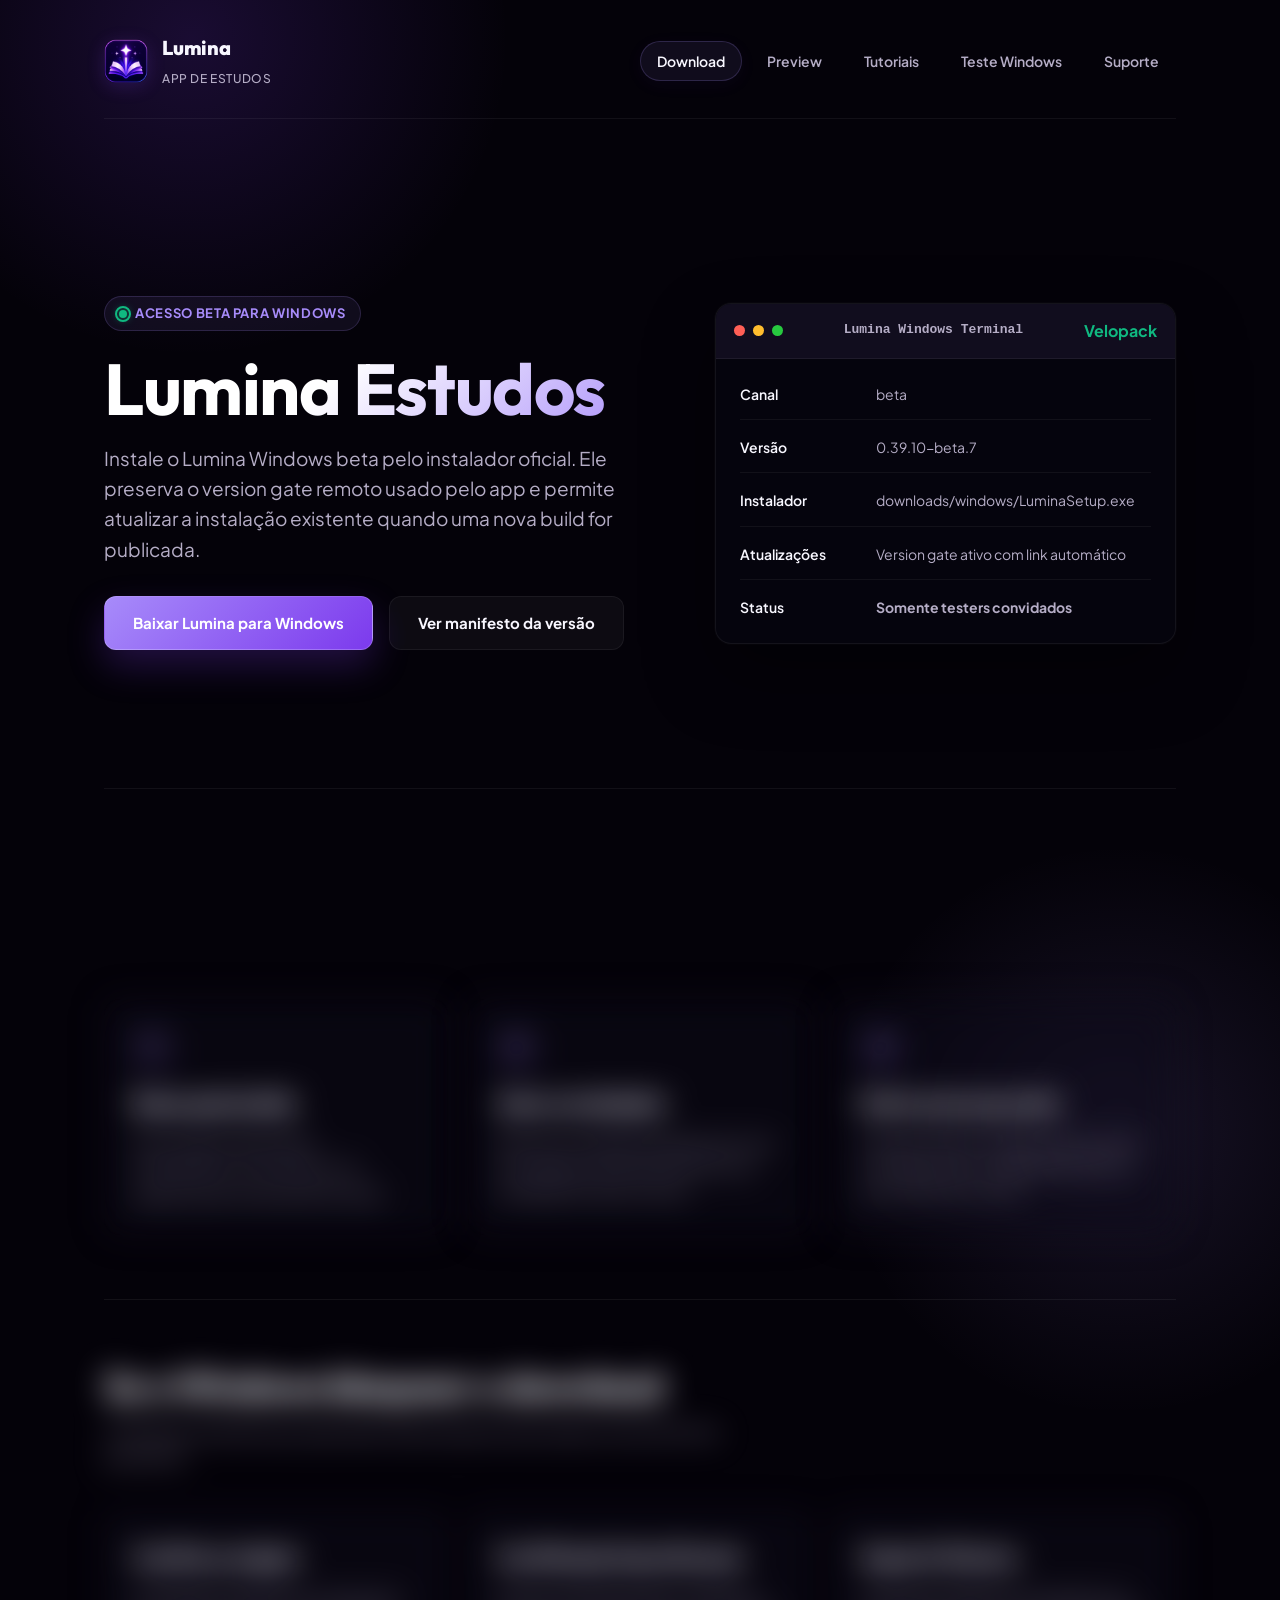
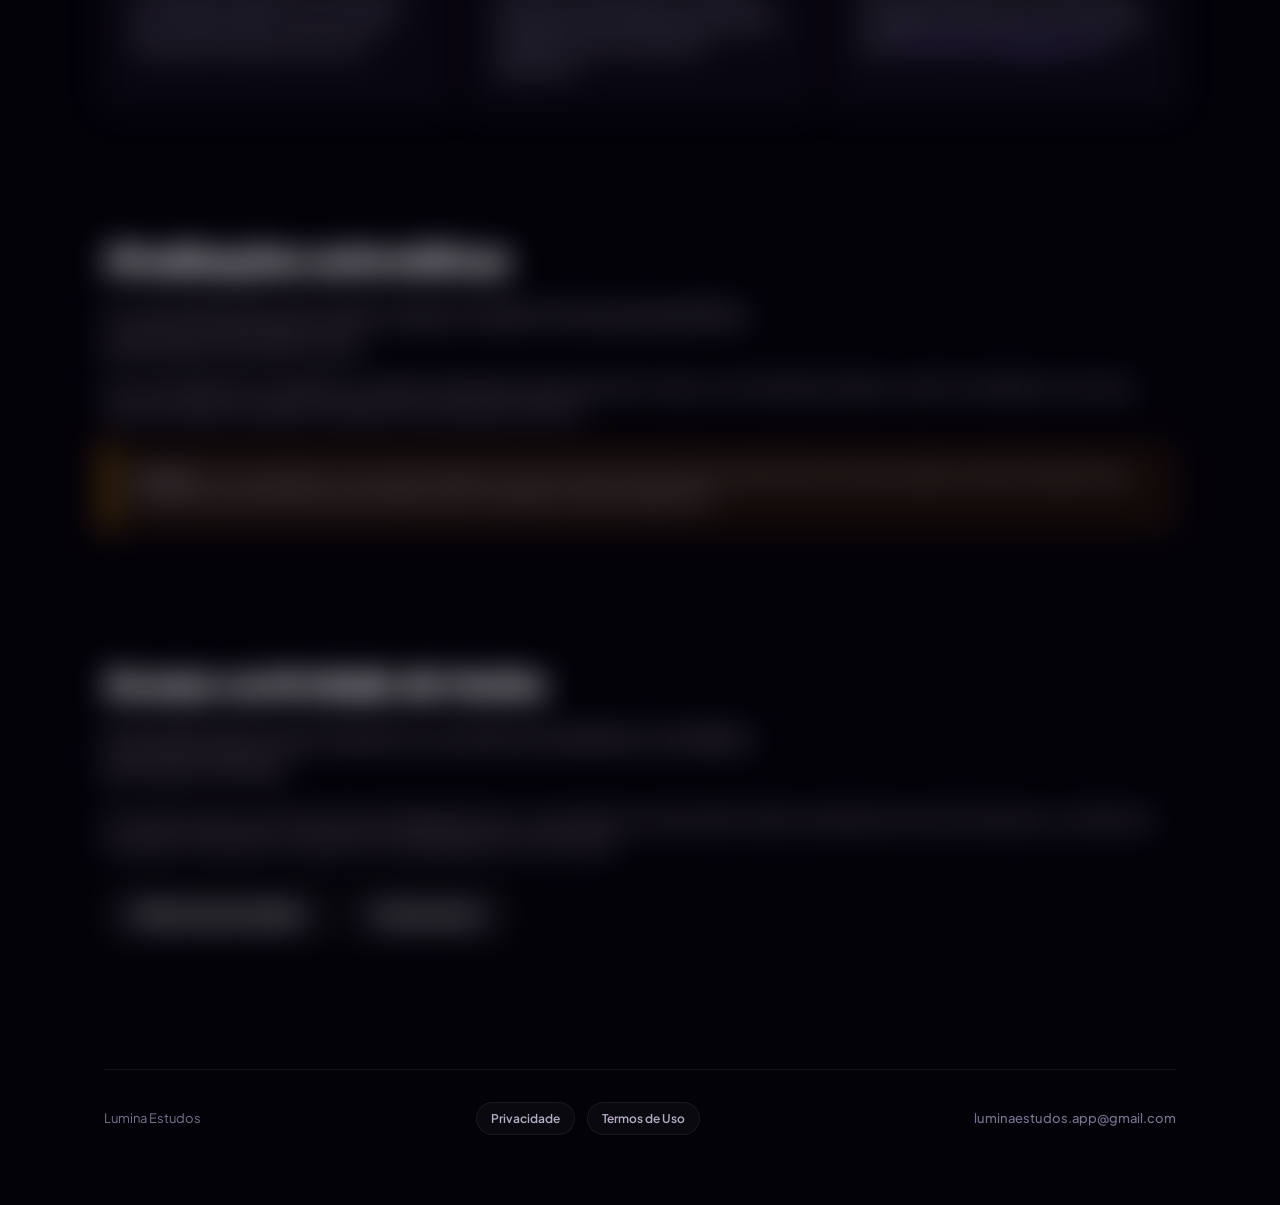
==== index.html @ ca29f38d "0.2.0 - UI/UX site premium" ====
<!doctype html>
<html lang="pt-BR">
<head>
  <meta charset="utf-8">
  <meta name="viewport" content="width=device-width, initial-scale=1">
  <title>Lumina Windows Beta - Instalador Oficial</title>
  <meta name="description" content="Baixe o Lumina Windows beta pelo instalador oficial de forma rápida e segura.">
  <meta name="theme-color" content="#7c3aed">
  <link rel="stylesheet" href="./style.css">
  <script>document.documentElement.classList.add('js-enabled');</script>
</head>
<body>
  <div class="wrap">
    <header>
      <a class="brand" href="./">
        <img class="logo-png" src="./assets/app_icon.png" alt="Lumina Logo">
        <span class="brand-text">
          <strong>Lumina</strong>
          <span>App de estudos</span>
        </span>
      </a>
      <nav>
        <a class="active" href="./">Download</a>
        <a href="./preview/">Preview</a>
        <a href="./tutoriais/">Tutoriais</a>
        <a href="./testar/">Teste Windows</a>
        <a href="mailto:luminaestudos.app@gmail.com">Suporte</a>
      </nav>
    </header>

    <main>
      <!-- Hero Section -->
      <section class="hero reveal">
        <div class="entrance-stagger-parent">
          <span class="eyebrow"><span class="status-dot pulsing"></span>Acesso beta para Windows</span>
          <h1>Lumina Estudos</h1>
          <p class="lead">Instale o Lumina Windows beta pelo instalador oficial. Ele preserva o version gate remoto usado pelo app e permite atualizar a instalação existente quando uma nova build for publicada.</p>
          <div class="actions">
            <a class="button primary" id="installer-link" href="downloads/windows/LuminaSetup.exe">Baixar Lumina para Windows</a>
            <a class="button secondary" id="manifest-link" href="downloads/windows/manifest.json">Ver manifesto da versão</a>
          </div>
        </div>

        <aside class="terminal" aria-label="Informações de release">
          <div class="terminal-top">
            <div class="window-controls">
              <div class="dot close"></div>
              <div class="dot minimize"></div>
              <div class="dot zoom"></div>
            </div>
            <span class="terminal-title">Lumina Windows Terminal</span>
            <span class="ok">Velopack</span>
          </div>
          <div class="terminal-body">
            <div class="release-line"><strong>Canal</strong><span id="release-channel">beta</span></div>
            <div class="release-line"><strong>Versão</strong><span id="release-version">Aguardando publicação</span></div>
            <div class="release-line"><strong>Instalador</strong><span>downloads/windows/LuminaSetup.exe</span></div>
            <div class="release-line"><strong>Atualizações</strong><span>Version gate ativo com link automático</span></div>
            <div class="release-line"><strong>Status</strong><span class="warn">Somente testers convidados</span></div>
          </div>
        </aside>
      </section>

      <!-- Grid de Passos -->
      <section class="section">
        <div class="section-header reveal">
          <h2>Como realizar a instalação</h2>
          <p class="lead" style="font-size:16px;">Siga o guia rápido abaixo para preparar o aplicativo de estudos no seu dispositivo Windows.</p>
        </div>
        <div class="steps">
          <div class="step reveal-left">
            <h3>Baixe pelo botão</h3>
            <p>Use o arquivo executável <code>LuminaSetup.exe</code> servido com segurança por este domínio oficial.</p>
          </div>
          <div class="step reveal">
            <h3>Abra o instalador</h3>
            <p>Execute o instalador baixado para criar ou atualizar automaticamente a sua instalação local do Lumina.</p>
          </div>
          <div class="step reveal-right">
            <h3>Entre com sua conta</h3>
            <p>O beta é restrito. Utilize exclusivamente o endereço de e-mail liberado para os seus testes do Lumina.</p>
          </div>
        </div>
      </section>

      <!-- Dicas e Origem -->
      <section class="section reveal-right">
        <div class="section-header">
          <h2>Se o Windows bloquear o download</h2>
          <p class="lead" style="font-size:16px;">O Windows SmartScreen pode alertar sobre arquivos executáveis novos de forma preventiva.</p>
        </div>
        <div class="grid">
          <div class="card">
            <h3>Confira a origem</h3>
            <p>O instalador do app deve vir sempre de <code>www.luminaestudos.com.br</code>. Nunca instale links enviados por terceiros.</p>
          </div>
          <div class="card">
            <h3>Certificado SmartScreen</h3>
            <p>Durante o período de beta, o Windows pode pedir confirmações adicionais até o instalador ganhar reputação na plataforma.</p>
          </div>
          <div class="card">
            <h3>Suporte Técnico</h3>
            <p>Caso apareça algum erro impeditivo de instalação, envie um print com os detalhes para <a href="mailto:luminaestudos.app@gmail.com">luminaestudos.app@gmail.com</a>.</p>
          </div>
        </div>
      </section>

      <!-- Informações Adicionais -->
      <section class="section reveal-left">
        <h2>Atualizações automáticas</h2>
        <p class="lead" style="margin-bottom: 16px;">O Lumina Windows beta utiliza o release manifest remoto para identificar publicações de builds novas.</p>
        <p>Se uma atualização for obrigatória, o aplicativo bloqueará temporariamente o login, a sincronização de dados, a aba Comunidade e os recursos remotos até que você baixe o instalador mais recente por este site.</p>
        <div class="notice">
          <strong>Atenção:</strong> Se uma atualização for declarada obrigatória, utilize o botão de download acima antes de sincronizar seus dados. Suas informações locais permanecem perfeitamente preservadas no banco de dados local do seu dispositivo.
        </div>
      </section>

      <!-- Validação e Acesso -->
      <section class="section reveal" style="border-bottom: none;">
        <h2>Acesso controlado de testes</h2>
        <p class="lead" style="margin-bottom: 24px;">Esta distribuição exclusiva destina-se somente a testadores convidados pelo desenvolvedor.</p>
        <p style="margin-bottom: 24px;">O Lumina encontra-se em fase ativa de validação técnica, o que significa que ele poderá receber atualizações de versão frequentes, correções de instalação e alterações nas regras de compatibilidade sem aviso prévio.</p>
        <div class="actions">
          <a class="button secondary" href="./privacidade/">Política de privacidade</a>
          <a class="button secondary" href="./termos/">Termos de uso</a>
        </div>
      </section>
    </main>

    <footer>
      <span>Lumina Estudos</span>
      <div class="footer-badge-group">
        <a class="footer-badge" href="./privacidade/">Privacidade</a>
        <a class="footer-badge" href="./termos/">Termos de Uso</a>
      </div>
      <span><a href="mailto:luminaestudos.app@gmail.com">luminaestudos.app@gmail.com</a></span>
    </footer>
  </div>

  <script>
    async function loadWindowsManifest() {
      try {
        const response = await fetch('downloads/windows/manifest.json', { cache: 'no-store' });
        if (!response.ok) return;

        const manifest = await response.json();
        if (manifest.velopackVersion) {
          document.getElementById('release-version').textContent = manifest.velopackVersion;
        }
        if (manifest.channel) {
          document.getElementById('release-channel').textContent = manifest.channel;
        }
        if (manifest.installerUrl) {
          document.getElementById('installer-link').href = manifest.installerUrl;
        }
      } catch (error) {
        document.getElementById('manifest-link').setAttribute('aria-disabled', 'true');
      }
    }

    loadWindowsManifest();
  </script>
  <script src="./animation.js"></script>
  <script>
    /* Lógica Fallback Local: Garante scroll reveal mesmo se o navegador bloquear scripts externos via file:/// */
    document.addEventListener("DOMContentLoaded", () => {
      document.documentElement.classList.add("js-enabled");
      const revealEls = document.querySelectorAll(".reveal, .reveal-left, .reveal-right");
      if (revealEls.length > 0 && "IntersectionObserver" in window) {
        const revealObserver = new IntersectionObserver((entries) => {
          entries.forEach(entry => {
            if (entry.isIntersecting) {
              entry.target.classList.add("visible");
            } else {
              entry.target.classList.remove("visible");
            }
          });
        }, {
          root: null,
          rootMargin: "-20px 0px -40px 0px",
          threshold: 0.05
        });
        revealEls.forEach(el => revealObserver.observe(el));
      }
    });
  </script>
</body>
</html>
---- style.css ----
/* 
 ==========================================================================
 LUMINA ESTUDOS - FOLHA DE ESTILOS CENTRALIZADA (REDESENHO PREMIUM)
 ==========================================================================
*/

@import url('https://fonts.googleapis.com/css2?family=Outfit:wght@300;400;500;600;700;800;900&family=Plus+Jakarta+Sans:wght@300;400;500;600;700;800&display=swap');

:root {
  color-scheme: dark;
  
  /* Cores Base - Obsidian Dark Theme */
  --bg: #040209;
  --surface: rgba(15, 12, 28, 0.45);
  --surface-hover: rgba(23, 19, 44, 0.65);
  --surface-strong: rgba(27, 23, 50, 0.85);
  
  /* Textos */
  --text: #f8f7ff;
  --muted: #b5adc6;
  --faint: #79718f;
  
  /* Acentos de Marca */
  --primary: #a78bfa;          /* Violeta Elétrico */
  --primary-strong: #7c3aed;   /* Violeta Profundo */
  --primary-glow: rgba(124, 58, 237, 0.15);
  --accent: #10b981;           /* Verde Menta (Sucesso) */
  --accent-glow: rgba(16, 185, 129, 0.15);
  --amber: #f59e0b;            /* Âmbar (Aviso) */
  --amber-glow: rgba(245, 158, 11, 0.1);
  
  /* Bordas e Divisores */
  --border: rgba(255, 255, 255, 0.06);
  --border-hover: rgba(167, 139, 250, 0.25);
  --border-focus: rgba(167, 139, 250, 0.45);
  
  /* Grid/Layout */
  --max-width: 1120px;
  --max-width-text: 840px;
  
  /* Easing */
  --ease-premium: cubic-bezier(0.16, 1, 0.3, 1);
}

/* Reset Geral */
* {
  box-sizing: border-box;
  margin: 0;
  padding: 0;
}

html {
  scroll-behavior: smooth;
}

body {
  margin: 0;
  font-family: 'Plus Jakarta Sans', ui-sans-serif, system-ui, -apple-system, BlinkMacSystemFont, "Segoe UI", sans-serif;
  background-color: var(--bg);
  color: var(--text);
  line-height: 1.6;
  overflow-x: hidden;
  position: relative;
}

/* Blobs de Fundo Animados (Mesh Gradient) */
body::before {
  content: "";
  position: absolute;
  top: -10%;
  left: -10%;
  width: 50vw;
  height: 50vw;
  background: radial-gradient(circle, rgba(124, 58, 237, 0.18) 0%, transparent 70%);
  z-index: -1;
  pointer-events: none;
  animation: float-blob-1 25s infinite alternate ease-in-out;
}

body::after {
  content: "";
  position: absolute;
  top: 30%;
  right: -10%;
  width: 45vw;
  height: 45vw;
  background: radial-gradient(circle, rgba(167, 139, 250, 0.12) 0%, transparent 70%);
  z-index: -1;
  pointer-events: none;
  animation: float-blob-2 20s infinite alternate ease-in-out;
}

/* Animações de blobs */
@keyframes float-blob-1 {
  0% { transform: translate(0, 0) scale(1); }
  100% { transform: translate(8vw, 6vw) scale(1.15); }
}
@keyframes float-blob-2 {
  0% { transform: translate(0, 0) scale(1); }
  100% { transform: translate(-6vw, -8vw) scale(1.1); }
}

/* Link Geral */
a {
  color: var(--primary);
  text-decoration: none;
  transition: color 0.25s var(--ease-premium);
}

a:hover {
  color: #c4b5fd;
}

/* Tipografia */
h1, h2, h3, h4 {
  font-family: 'Outfit', sans-serif;
  font-weight: 700;
  letter-spacing: -0.02em;
  color: var(--text);
}

h1 {
  font-size: clamp(38px, 6vw, 72px);
  line-height: 1.05;
  margin-bottom: 16px;
  background: linear-gradient(135deg, #ffffff 40%, var(--primary) 100%);
  -webkit-background-clip: text;
  -webkit-text-fill-color: transparent;
}

h2 {
  font-size: clamp(24px, 3.5vw, 36px);
  line-height: 1.2;
  margin-bottom: 18px;
}

h3 {
  font-size: clamp(18px, 2vw, 22px);
  margin-bottom: 10px;
}

p, li {
  color: var(--muted);
  font-size: 15px;
}

.lead {
  font-size: clamp(16px, 2vw, 19px);
  line-height: 1.6;
  color: var(--muted);
  max-width: 680px;
  margin-bottom: 24px;
}

/* Estrutura Base */
.wrap {
  max-width: var(--max-width);
  margin: 0 auto;
  padding: 32px 24px 72px;
  position: relative;
  z-index: 10;
}

/* Header */
header {
  display: flex;
  align-items: center;
  justify-content: space-between;
  gap: 24px;
  padding-bottom: 28px;
  border-bottom: 1px solid var(--border);
  margin-bottom: 40px;
  animation: entrance-top 0.8s var(--ease-premium) forwards;
}

.brand {
  display: flex;
  align-items: center;
  gap: 14px;
  color: var(--text);
}

.brand:hover .logo-svg, .brand:hover .logo-png {
  transform: rotate(5deg) scale(1.06);
  filter: drop-shadow(0 0 12px rgba(124, 58, 237, 0.45));
}

.logo-png, .logo-svg {
  width: 44px;
  height: 44px;
  border-radius: 12px;
  object-fit: contain;
  transition: transform 0.3s var(--ease-premium), filter 0.3s var(--ease-premium);
  box-shadow: 0 4px 18px rgba(124, 58, 237, 0.2);
}

.brand-text strong {
  font-family: 'Outfit', sans-serif;
  font-size: 20px;
  font-weight: 800;
  letter-spacing: -0.01em;
  display: block;
}

.brand-text span {
  font-size: 12px;
  color: var(--muted);
  letter-spacing: 0.05em;
  text-transform: uppercase;
  font-weight: 500;
}

/* Navegação */
nav {
  display: flex;
  align-items: center;
  gap: 8px;
  flex-wrap: wrap;
}

nav a {
  color: var(--muted);
  font-weight: 600;
  font-size: 14px;
  padding: 8px 16px;
  border-radius: 99px;
  border: 1px solid transparent;
  transition: all 0.25s var(--ease-premium);
}

nav a:hover {
  color: var(--text);
  background: rgba(255, 255, 255, 0.04);
  border-color: rgba(255, 255, 255, 0.06);
}

nav a.active {
  color: var(--text);
  background: rgba(167, 139, 250, 0.08);
  border-color: rgba(167, 139, 250, 0.2);
  box-shadow: 0 4px 18px rgba(124, 58, 237, 0.05);
}

nav .nav-cta {
  color: #fff;
  background: linear-gradient(135deg, var(--primary), var(--primary-strong));
  border: 1px solid rgba(255, 255, 255, 0.15);
  box-shadow: 0 8px 24px rgba(124, 58, 237, 0.2);
}

nav .nav-cta:hover {
  color: #fff;
  background: linear-gradient(135deg, #c4b5fd, var(--primary));
  transform: translateY(-1px);
  box-shadow: 0 12px 28px rgba(124, 58, 237, 0.3);
}

/* Botões */
.actions {
  display: flex;
  flex-wrap: wrap;
  gap: 16px;
  margin-top: 32px;
}

.button {
  display: inline-flex;
  align-items: center;
  justify-content: center;
  min-height: 52px;
  padding: 14px 28px;
  border-radius: 12px;
  font-weight: 700;
  font-size: 15px;
  font-family: 'Plus Jakarta Sans', sans-serif;
  cursor: pointer;
  border: 1px solid var(--border);
  transition: all 0.3s var(--ease-premium);
}

.button.primary {
  color: #fff;
  background: linear-gradient(135deg, var(--primary), var(--primary-strong));
  border-color: rgba(255, 255, 255, 0.18);
  box-shadow: 0 16px 36px rgba(124, 58, 237, 0.25);
}

.button.primary:hover {
  background: linear-gradient(135deg, #c4b5fd, var(--primary));
  text-decoration: none;
  transform: translateY(-2px);
  box-shadow: 0 20px 42px rgba(124, 58, 237, 0.35);
}

.button.secondary {
  color: var(--text);
  background: rgba(255, 255, 255, 0.04);
  backdrop-filter: blur(8px);
  border-color: var(--border);
}

.button.secondary:hover {
  background: rgba(255, 255, 255, 0.08);
  border-color: var(--border-hover);
  text-decoration: none;
  transform: translateY(-2px);
  box-shadow: 0 8px 24px rgba(0, 0, 0, 0.15);
}

.button.secondary[aria-disabled="true"] {
  color: var(--faint);
  background: rgba(255, 255, 255, 0.01);
  border-color: rgba(255, 255, 255, 0.02);
  cursor: not-allowed;
  pointer-events: none;
}

/* Badges / Eyebrow */
.eyebrow, .pill {
  display: inline-flex;
  align-items: center;
  gap: 8px;
  padding: 6px 14px;
  border-radius: 99px;
  background: rgba(167, 139, 250, 0.08);
  border: 1px solid rgba(167, 139, 250, 0.18);
  color: var(--primary);
  font-size: 13px;
  font-weight: 700;
  text-transform: uppercase;
  letter-spacing: 0.05em;
  margin-bottom: 20px;
}

.status-dot {
  display: inline-block;
  width: 8px;
  height: 8px;
  border-radius: 50%;
  background: var(--accent);
  box-shadow: 0 0 10px var(--accent);
  position: relative;
}

.status-dot.pulsing::after {
  content: "";
  position: absolute;
  top: -4px;
  left: -4px;
  right: -4px;
  bottom: -4px;
  border-radius: 50%;
  border: 2px solid var(--accent);
  animation: pulse-ring 1.8s infinite ease-out;
}

@keyframes pulse-ring {
  0% { transform: scale(0.6); opacity: 1; }
  100% { transform: scale(1.6); opacity: 0; }
}

/* Seções Principais */
.section {
  padding: 64px 0;
  border-bottom: 1px solid var(--border);
}

.section-header {
  margin-bottom: 40px;
  max-width: var(--max-width-text);
}

.section-header h2 {
  margin-bottom: 12px;
}

/* Grid & Cards (Glassmorfismo) */
.grid {
  display: grid;
  grid-template-columns: repeat(3, minmax(0, 1fr));
  gap: 20px;
}

.card {
  border: 1px solid var(--border);
  border-radius: 16px;
  background: var(--surface);
  backdrop-filter: blur(12px);
  -webkit-backdrop-filter: blur(12px);
  padding: 28px;
  transition: all 0.4s var(--ease-premium);
  position: relative;
  overflow: hidden;
}

.card::before {
  content: "";
  position: absolute;
  top: 0;
  left: 0;
  right: 0;
  height: 2px;
  background: linear-gradient(90deg, transparent, rgba(167, 139, 250, 0.15), transparent);
  transition: transform 0.6s var(--ease-premium);
  transform: translateX(-100%);
}

.card:hover {
  background: var(--surface-hover);
  border-color: var(--border-hover);
  transform: translateY(-6px);
  box-shadow: 0 20px 40px rgba(124, 58, 237, 0.06), 0 0 0 1px rgba(167, 139, 250, 0.08);
}

.card:hover::before {
  transform: translateX(100%);
}

.card h3 {
  color: var(--text);
  font-weight: 700;
  margin-bottom: 12px;
  display: flex;
  align-items: center;
  gap: 10px;
}

.card p {
  color: var(--muted);
  font-size: 14.5px;
  line-height: 1.6;
}

/* Passos numerados */
.steps {
  display: grid;
  grid-template-columns: repeat(3, minmax(0, 1fr));
  gap: 20px;
  counter-reset: step;
}

.step {
  border: 1px solid var(--border);
  border-radius: 16px;
  background: var(--surface);
  backdrop-filter: blur(12px);
  -webkit-backdrop-filter: blur(12px);
  padding: 28px;
  position: relative;
  transition: all 0.4s var(--ease-premium);
}

.step:hover {
  background: var(--surface-hover);
  border-color: var(--border-hover);
  transform: translateY(-4px);
  box-shadow: 0 16px 32px rgba(124, 58, 237, 0.05);
}

.step::before {
  counter-increment: step;
  content: counter(step);
  display: grid;
  place-items: center;
  width: 36px;
  height: 36px;
  margin-bottom: 20px;
  border-radius: 10px;
  background: rgba(167, 139, 250, 0.1);
  border: 1px solid rgba(167, 139, 250, 0.2);
  color: var(--primary);
  font-weight: 800;
  font-family: 'Outfit', sans-serif;
  font-size: 16px;
  box-shadow: 0 4px 12px rgba(124, 58, 237, 0.1);
}

/* Caixa de Alerta/Aviso */
.notice {
  border-left: 4px solid var(--amber);
  border-radius: 0 12px 12px 0;
  background: rgba(245, 158, 11, 0.06);
  border-top: 1px solid rgba(245, 158, 11, 0.08);
  border-right: 1px solid rgba(245, 158, 11, 0.08);
  border-bottom: 1px solid rgba(245, 158, 11, 0.08);
  padding: 20px 24px;
  color: var(--muted);
  font-size: 14.5px;
  margin-top: 20px;
  backdrop-filter: blur(8px);
}

/* Terminal Técnico Velopack */
.terminal {
  border: 1px solid var(--border);
  border-radius: 16px;
  overflow: hidden;
  background: rgba(7, 5, 15, 0.85);
  backdrop-filter: blur(20px);
  -webkit-backdrop-filter: blur(20px);
  box-shadow: 0 30px 70px rgba(0, 0, 0, 0.4), 0 0 0 1px rgba(255, 255, 255, 0.02);
  transition: all 0.4s var(--ease-premium);
}

.terminal:hover {
  border-color: rgba(167, 139, 250, 0.2);
  box-shadow: 0 35px 80px rgba(124, 58, 237, 0.08), 0 30px 70px rgba(0, 0, 0, 0.4);
}

.terminal-top {
  display: flex;
  align-items: center;
  justify-content: space-between;
  padding: 14px 18px;
  background: rgba(20, 16, 36, 0.8);
  border-bottom: 1px solid var(--border);
}

/* macOS Window Controls */
.window-controls {
  display: flex;
  gap: 8px;
}

.dot {
  width: 11px;
  height: 11px;
  border-radius: 50%;
  background-color: #333;
}

.dot.close { background-color: #ff5f56; }
.dot.minimize { background-color: #ffbd2e; }
.dot.zoom { background-color: #27c93f; }

.terminal-title {
  color: var(--muted);
  font-size: 13px;
  font-weight: 600;
  font-family: monospace;
}

.terminal-body {
  padding: 24px;
  display: grid;
  gap: 16px;
}

.release-line {
  display: grid;
  grid-template-columns: 120px 1fr;
  gap: 16px;
  padding-bottom: 14px;
  border-bottom: 1px solid rgba(255, 255, 255, 0.05);
  font-size: 14px;
}

.release-line:last-child {
  border-bottom: none;
  padding-bottom: 0;
}

.release-line strong {
  color: var(--text);
  font-weight: 600;
}

.release-line span {
  color: var(--muted);
}

.ok { color: var(--accent); font-weight: 700; }
.warn { color: var(--amber); font-weight: 700; }

/* Hero Section */
.hero {
  min-height: 70vh;
  display: grid;
  grid-template-columns: minmax(0, 1.1fr) minmax(320px, 0.9fr);
  align-items: center;
  gap: 48px;
  padding: 64px 0;
  border-bottom: 1px solid var(--border);
  animation: entrance-fade 1s var(--ease-premium) forwards;
}

@keyframes entrance-fade {
  from { opacity: 0; transform: translateY(15px); }
  to { opacity: 1; transform: translateY(0); }
}

@keyframes entrance-top {
  from { opacity: 0; transform: translateY(-20px); }
  to { opacity: 1; transform: translateY(0); }
}

/* Novo layout de visualizações inteligentes (Placeholders reais para Prints) */
.screenshot-container {
  width: 100%;
  border-radius: 16px;
  border: 1px solid var(--border);
  background: var(--surface);
  padding: 12px;
  box-shadow: 0 30px 60px rgba(0, 0, 0, 0.3);
  position: relative;
  overflow: hidden;
  transition: all 0.4s var(--ease-premium);
}

.screenshot-container:hover {
  border-color: var(--border-hover);
  transform: scale(1.015);
}

/* Se imagem real não existir, renderiza este placeholder elegante */
.screenshot-wrapper {
  aspect-ratio: 16/10;
  border-radius: 8px;
  overflow: hidden;
  background: linear-gradient(135deg, rgba(20, 15, 45, 0.6) 0%, rgba(10, 8, 20, 0.9) 100%);
  display: grid;
  place-items: center;
  position: relative;
}

.screenshot-wrapper img {
  width: 100%;
  height: 100%;
  object-fit: cover;
  display: block;
}

/* Oculta o placeholder se a imagem real for carregada com sucesso */
.screenshot-wrapper.loaded .placeholder-content {
  display: none !important;
}

.placeholder-content {
  text-align: center;
  padding: 24px;
  z-index: 5;
}

.placeholder-icon {
  width: 48px;
  height: 48px;
  margin: 0 auto 16px;
  border-radius: 12px;
  background: rgba(167, 139, 250, 0.1);
  display: grid;
  place-items: center;
  color: var(--primary);
  border: 1px solid rgba(167, 139, 250, 0.2);
  box-shadow: 0 0 20px rgba(124, 58, 237, 0.15);
}

.placeholder-content strong {
  display: block;
  font-size: 16px;
  margin-bottom: 6px;
  color: var(--text);
  font-family: 'Outfit', sans-serif;
}

.placeholder-content p {
  font-size: 12px;
  color: var(--muted);
  max-width: 260px;
  margin: 0 auto;
}

/* Página de Tutoriais */
.tutorial-layout {
  display: grid;
  grid-template-columns: 240px 1fr;
  gap: 48px;
  margin-top: 40px;
}

.tutorial-sidebar {
  position: sticky;
  top: 40px;
  height: fit-content;
}

.tutorial-nav {
  display: flex;
  flex-direction: column;
  gap: 6px;
  border-left: 2px solid var(--border);
  padding-left: 16px;
}

.tutorial-nav a {
  color: var(--muted);
  font-size: 14.5px;
  font-weight: 500;
  padding: 6px 0;
  transition: all 0.2s ease;
  display: block;
}

.tutorial-nav a:hover, .tutorial-nav a.active {
  color: var(--primary);
  transform: translateX(4px);
}

.tutorial-nav a.active {
  font-weight: 700;
}

.tutorial-content {
  display: flex;
  flex-direction: column;
  gap: 72px;
}

.tutorial-section {
  scroll-margin-top: 40px;
}

.tutorial-section h2 {
  font-size: 28px;
  border-bottom: 1px solid var(--border);
  padding-bottom: 12px;
  margin-bottom: 24px;
}

.tutorial-step-list {
  display: flex;
  flex-direction: column;
  gap: 16px;
  margin-top: 24px;
}

.tutorial-step-item {
  display: grid;
  grid-template-columns: 44px 1fr;
  gap: 16px;
  background: var(--surface);
  border: 1px solid var(--border);
  border-radius: 12px;
  padding: 20px;
  align-items: start;
}

.tutorial-step-num {
  width: 32px;
  height: 32px;
  border-radius: 50%;
  background: rgba(167, 139, 250, 0.1);
  border: 1px solid rgba(167, 139, 250, 0.2);
  color: var(--primary);
  display: grid;
  place-items: center;
  font-weight: 800;
  font-family: 'Outfit', sans-serif;
  font-size: 14px;
}

.tutorial-step-text h3 {
  font-size: 17px;
  margin-bottom: 4px;
}

.tutorial-step-text p {
  font-size: 14px;
}

/* Área de Prompts de IA */
.prompts-grid {
  display: grid;
  grid-template-columns: 1fr;
  gap: 20px;
  margin-top: 24px;
}

.prompt-card {
  border: 1px solid var(--border);
  background: rgba(10, 8, 22, 0.6);
  border-radius: 14px;
  padding: 24px;
  display: flex;
  flex-direction: column;
  gap: 14px;
}

.prompt-header {
  display: flex;
  justify-content: space-between;
  align-items: center;
}

.prompt-title {
  font-weight: 700;
  font-size: 16px;
  color: var(--text);
  font-family: 'Outfit', sans-serif;
}

.prompt-badge {
  font-size: 11px;
  padding: 4px 8px;
  border-radius: 6px;
  background: rgba(167, 139, 250, 0.1);
  color: var(--primary);
  font-weight: 700;
  text-transform: uppercase;
}

.prompt-body {
  background: rgba(0, 0, 0, 0.3);
  border: 1px solid rgba(255, 255, 255, 0.04);
  border-radius: 8px;
  padding: 14px 16px;
  font-family: monospace;
  font-size: 13px;
  color: #c4b5fd;
  white-space: pre-wrap;
  max-height: 180px;
  overflow-y: auto;
}

.btn-copy {
  align-self: flex-end;
  background: rgba(167, 139, 250, 0.1);
  color: var(--primary);
  border: 1px solid rgba(167, 139, 250, 0.2);
  padding: 8px 16px;
  border-radius: 8px;
  font-size: 13px;
  font-weight: 700;
  cursor: pointer;
  display: flex;
  align-items: center;
  gap: 8px;
  transition: all 0.2s ease;
}

.btn-copy:hover {
  background: var(--primary-strong);
  color: #fff;
  border-color: rgba(255, 255, 255, 0.1);
}

.btn-copy.copied {
  background: var(--accent);
  color: #fff;
  border-color: transparent;
}

/* Páginas Jurídicas (Privacy/Terms) */
.legal-container {
  max-width: var(--max-width-text);
  margin: 0 auto;
}

.legal-card {
  border: 1px solid var(--border);
  background: var(--surface);
  backdrop-filter: blur(16px);
  border-radius: 20px;
  padding: clamp(24px, 5vw, 48px);
  box-shadow: 0 30px 60px rgba(0, 0, 0, 0.25);
}

.legal-card h2 {
  font-size: clamp(20px, 3vw, 24px);
  margin-top: 36px;
  border-left: 3px solid var(--primary);
  padding-left: 12px;
}

.legal-card h2:first-of-type {
  margin-top: 24px;
}

.legal-card p {
  margin-bottom: 16px;
  line-height: 1.7;
}

.legal-card ul, .legal-card ol {
  padding-left: 20px;
  margin-bottom: 20px;
}

.legal-card li {
  margin-bottom: 10px;
}

/* Footer */
footer {
  display: flex;
  justify-content: space-between;
  align-items: center;
  gap: 24px;
  flex-wrap: wrap;
  padding-top: 32px;
  border-top: 1px solid var(--border);
  margin-top: 64px;
  color: var(--faint);
  font-size: 13px;
}

footer a {
  color: var(--faint);
  font-weight: 500;
}

footer a:hover {
  color: var(--muted);
}

.footer-badge-group {
  display: flex;
  gap: 12px;
  align-items: center;
}

.footer-badge {
  display: inline-flex;
  align-items: center;
  gap: 6px;
  padding: 6px 14px;
  border-radius: 99px;
  background: rgba(255, 255, 255, 0.03);
  border: 1px solid var(--border);
  font-size: 12px;
  color: var(--muted) !important;
  font-weight: 600;
  transition: all 0.3s var(--ease-premium);
}

.footer-badge:hover {
  background: rgba(167, 139, 250, 0.08);
  border-color: rgba(167, 139, 250, 0.3);
  color: var(--text) !important;
  transform: translateY(-1px);
  box-shadow: 0 4px 12px rgba(124, 58, 237, 0.08);
}

/* ==========================================================================
   SISTEMA DE ANIMAÇÃO AO ROLAR (SCROLL REVEAL CLASSES)
   ========================================================================== */
/* Por padrão, elementos são visíveis. Só ocultamos se o JS carregar com sucesso! */
.js-enabled .reveal {
  opacity: 0;
  transform: translateY(100px);
  filter: blur(16px);
  transition: transform 1.1s var(--ease-premium), opacity 1.1s var(--ease-premium), filter 1.1s var(--ease-premium);
}

.js-enabled .reveal-left {
  opacity: 0;
  transform: translateX(-200px);
  filter: blur(16px);
  transition: transform 1.1s var(--ease-premium), opacity 1.1s var(--ease-premium), filter 1.1s var(--ease-premium);
}

.js-enabled .reveal-right {
  opacity: 0;
  transform: translateX(200px);
  filter: blur(16px);
  transition: transform 1.1s var(--ease-premium), opacity 1.1s var(--ease-premium), filter 1.1s var(--ease-premium);
}

.js-enabled .reveal.visible,
.js-enabled .reveal-left.visible,
.js-enabled .reveal-right.visible {
  opacity: 1;
  transform: translate(0, 0);
  filter: blur(0);
}

/* Animações Modernas de Scroll Puras (View-Timeline) com Suporte Bidirecional Nativo */
@supports (animation-timeline: view()) {
  .js-enabled .reveal,
  .js-enabled .reveal-left,
  .js-enabled .reveal-right {
    /* Desativa as transições manuais para o scroll-driven tomar controle total sem conflito */
    transition: none !important;
    animation-duration: 1s; /* Declarativo */
    animation-timing-function: linear;
    animation-fill-mode: both;
    animation-timeline: view();
    animation-range: entry 0% cover 30%;
  }

  .js-enabled .reveal {
    animation-name: reveal-in;
  }

  .js-enabled .reveal-left {
    animation-name: reveal-left-in;
  }

  .js-enabled .reveal-right {
    animation-name: reveal-right-in;
  }
}

@keyframes reveal-in {
  from {
    opacity: 0;
    transform: translateY(100px);
    filter: blur(16px);
  }
  to {
    opacity: 1;
    transform: translateY(0);
    filter: blur(0);
  }
}

@keyframes reveal-left-in {
  from {
    opacity: 0;
    transform: translateX(-200px);
    filter: blur(16px);
  }
  to {
    opacity: 1;
    transform: translateX(0);
    filter: blur(0);
  }
}

@keyframes reveal-right-in {
  from {
    opacity: 0;
    transform: translateX(200px);
    filter: blur(16px);
  }
  to {
    opacity: 1;
    transform: translateX(0);
    filter: blur(0);
  }
}

/* Sistema de Entrada Cinematográfica Staggered (Page Load) */
.js-enabled .entrance-stagger-parent > * {
  opacity: 0;
  transform: translateY(20px);
  animation: entrance-fade 1.4s var(--ease-premium) forwards;
}

.js-enabled .entrance-stagger-parent > *:nth-child(1) { animation-delay: 0.1s; }
.js-enabled .entrance-stagger-parent > *:nth-child(2) { animation-delay: 0.28s; }
.js-enabled .entrance-stagger-parent > *:nth-child(3) { animation-delay: 0.46s; }
.js-enabled .entrance-stagger-parent > *:nth-child(4) { animation-delay: 0.64s; }
.js-enabled .entrance-stagger-parent > *:nth-child(5) { animation-delay: 0.82s; }

.js-enabled .hero .terminal {
  opacity: 0;
  animation: entrance-scale 1.6s var(--ease-premium) 0.75s forwards;
}

.js-enabled .tutorial-sidebar {
  opacity: 0;
  animation: entrance-left 1.4s var(--ease-premium) 0.3s forwards;
}

@keyframes entrance-scale {
  from { opacity: 0; transform: scale(0.95) translateY(12px); }
  to { opacity: 1; transform: scale(1) translateY(0); }
}

@keyframes entrance-fade {
  from { opacity: 0; transform: translateY(20px); }
  to { opacity: 1; transform: translateY(0); }
}

@keyframes entrance-top {
  from { opacity: 0; transform: translateY(-20px); }
  to { opacity: 1; transform: translateY(0); }
}

@keyframes entrance-left {
  from {
    opacity: 0;
    transform: translateX(-150px);
    filter: blur(16px);
  }
  to {
    opacity: 1;
    transform: translateX(0);
    filter: blur(0);
  }
}

/* Delay Staggering */
.delay-100 { transition-delay: 100ms; }
.delay-200 { transition-delay: 200ms; }
.delay-300 { transition-delay: 300ms; }
.delay-400 { transition-delay: 400ms; }

/* Dashboard Tabs Swapper */
.dashboard-tabs {
  display: flex;
  gap: 6px;
  margin-bottom: 16px;
  background: rgba(20, 16, 36, 0.6);
  border: 1px solid var(--border);
  padding: 4px;
  border-radius: 12px;
  width: fit-content;
  backdrop-filter: blur(8px);
}

.tab-btn {
  background: transparent;
  border: 1px solid transparent;
  color: var(--muted);
  font-family: 'Plus Jakarta Sans', sans-serif;
  font-size: 13px;
  font-weight: 700;
  padding: 8px 16px;
  border-radius: 8px;
  cursor: pointer;
  transition: all 0.25s var(--ease-premium);
}

.tab-btn:hover {
  color: var(--text);
  background: rgba(255, 255, 255, 0.04);
}

.tab-btn.active {
  color: var(--text);
  background: rgba(167, 139, 250, 0.12);
  border-color: rgba(167, 139, 250, 0.25);
  box-shadow: 0 4px 12px rgba(124, 58, 237, 0.08);
}

/* ==========================================================================
   RESPONSIVIDADE (MEDIA QUERIES)
   ========================================================================== */
@media (max-width: 960px) {
  .hero {
    grid-template-columns: 1fr;
    text-align: center;
    gap: 36px;
  }
  
  .hero .lead {
    margin-left: auto;
    margin-right: auto;
  }
  
  .hero .actions {
    justify-content: center;
  }
  
  .grid, .steps {
    grid-template-columns: repeat(2, minmax(0, 1fr));
  }
  
  .tutorial-layout {
    grid-template-columns: 1fr;
  }
  
  .tutorial-sidebar {
    position: relative;
    top: 0;
    margin-bottom: 24px;
  }
  
  .tutorial-nav {
    flex-direction: row;
    overflow-x: auto;
    border-left: none;
    border-bottom: 2px solid var(--border);
    padding-left: 0;
    padding-bottom: 12px;
    gap: 16px;
  }
  
  .tutorial-nav a {
    white-space: nowrap;
    padding: 0;
  }
}

@media (max-width: 680px) {
  .grid, .steps {
    grid-template-columns: 1fr;
  }
  
  header {
    flex-direction: column;
    align-items: flex-start;
    gap: 16px;
  }
  
  nav {
    width: 100%;
    gap: 6px;
  }
  
  nav a {
    flex-grow: 1;
    text-align: center;
    padding: 6px 12px;
  }
  
  .actions .button {
    width: 100%;
  }
  
  .release-line {
    grid-template-columns: 1fr;
    gap: 4px;
  }
  
  footer {
    flex-direction: column;
    align-items: center;
    text-align: center;
    gap: 12px;
  }
}

/* Lightbox Modal (Expandir Print) */
.screenshot-wrapper img {
  cursor: zoom-in;
}

.lightbox-overlay {
  position: fixed;
  top: 0;
  left: 0;
  width: 100vw;
  height: 100vh;
  background-color: rgba(3, 2, 7, 0.9);
  backdrop-filter: blur(20px);
  -webkit-backdrop-filter: blur(20px);
  z-index: 9999;
  display: flex;
  justify-content: center;
  align-items: center;
  opacity: 0;
  pointer-events: none;
  transition: opacity 0.3s cubic-bezier(0.16, 1, 0.3, 1);
}

.lightbox-overlay.active {
  opacity: 1;
  pointer-events: auto;
}

.lightbox-content {
  position: relative;
  max-width: 90vw;
  max-height: 85vh;
  display: flex;
  flex-direction: column;
  align-items: center;
  gap: 12px;
}

.lightbox-image {
  max-width: 100%;
  max-height: 80vh;
  object-fit: contain;
  border-radius: 12px;
  border: 1px solid rgba(255, 255, 255, 0.12);
  box-shadow: 0 40px 100px rgba(0, 0, 0, 0.8), 0 0 40px rgba(124, 58, 237, 0.15);
  transform: scale(0.95);
  transition: transform 0.3s cubic-bezier(0.16, 1, 0.3, 1);
}

.lightbox-overlay.active .lightbox-image {
  transform: scale(1);
}

.lightbox-caption {
  color: var(--muted);
  font-size: 13px;
  font-weight: 500;
  letter-spacing: 0.02em;
  background: rgba(255, 255, 255, 0.03);
  border: 1px solid rgba(255, 255, 255, 0.05);
  padding: 6px 16px;
  border-radius: 99px;
  backdrop-filter: blur(4px);
}

.lightbox-close {
  position: absolute;
  top: -40px;
  right: 0;
  background: transparent;
  border: none;
  color: var(--muted);
  cursor: pointer;
  display: flex;
  align-items: center;
  gap: 6px;
  font-size: 14px;
  font-weight: 700;
  transition: color 0.2s ease;
}

.lightbox-close:hover {
  color: var(--text);
}
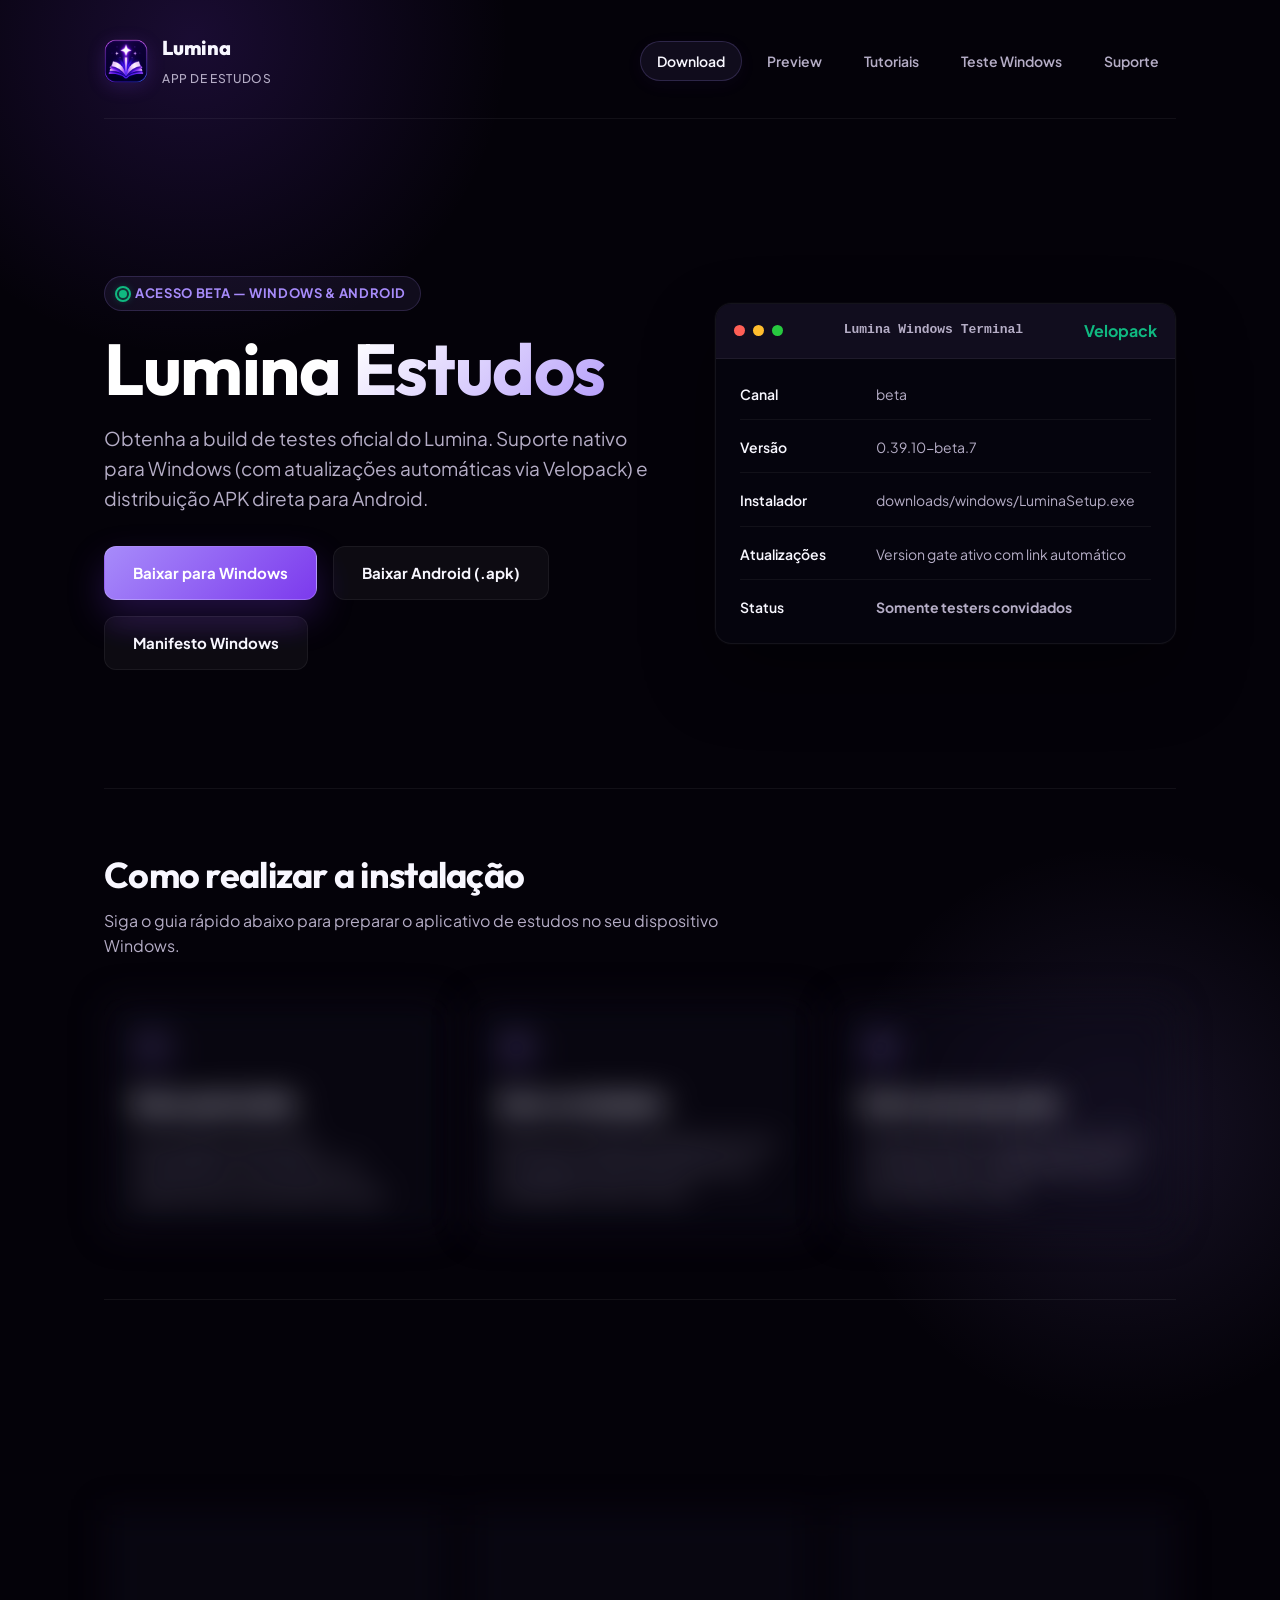
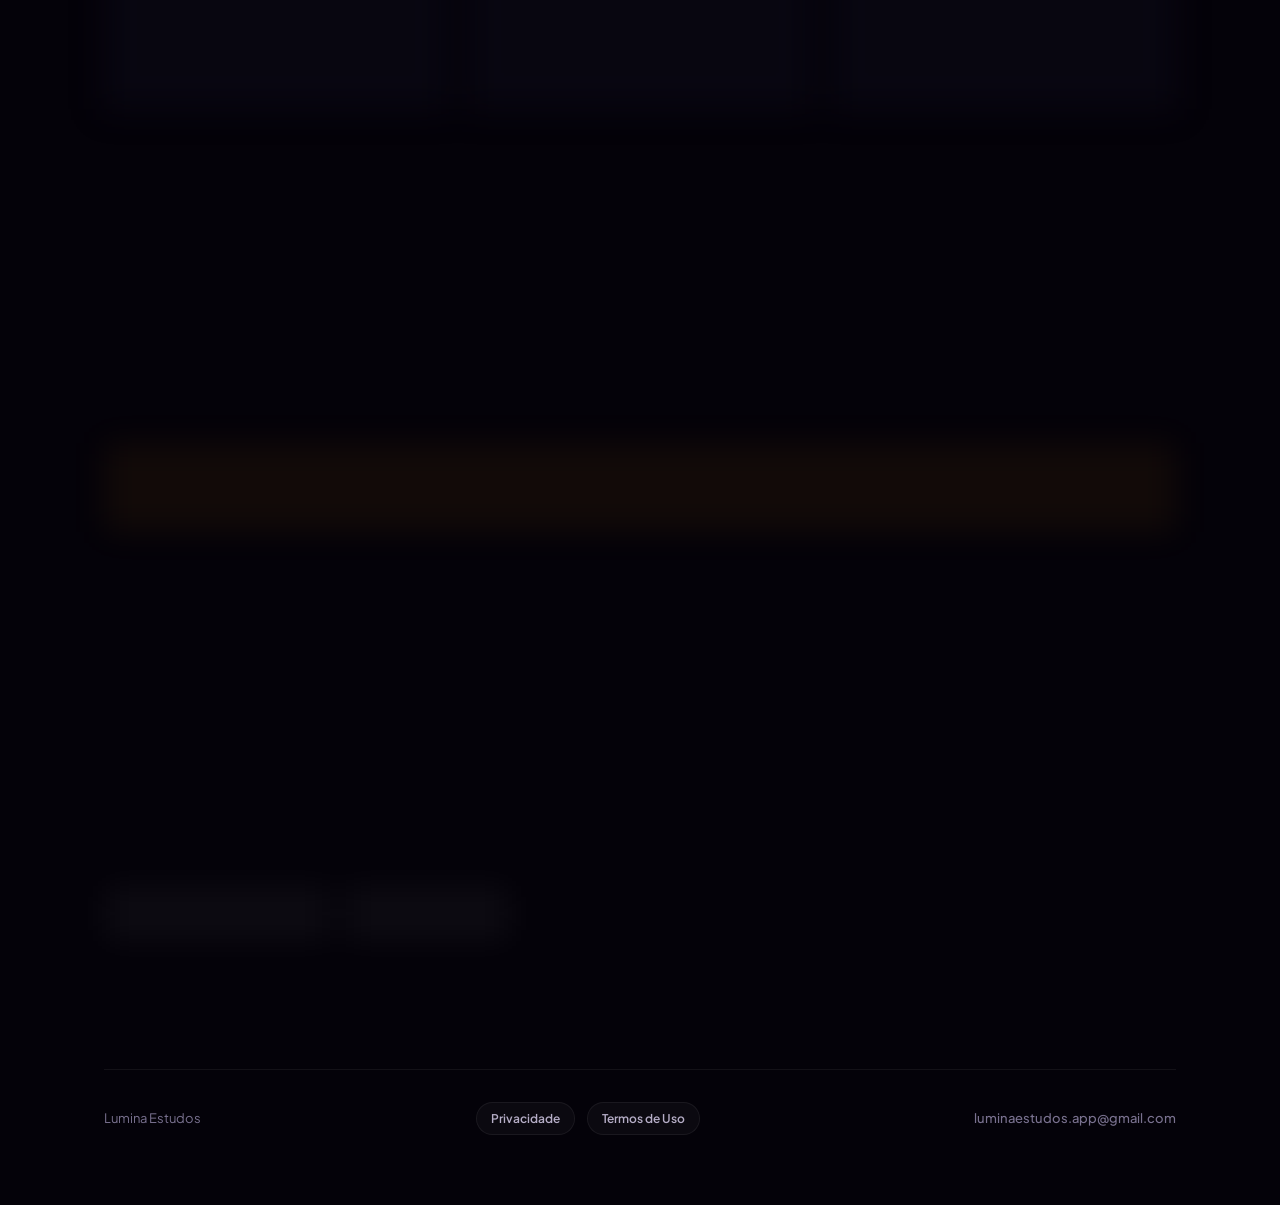
==== commit 17ab9168: "0.2.1 - versao mobile" ====
--- a/index.html
+++ b/index.html
@@ -32,12 +32,21 @@
       <!-- Hero Section -->
       <section class="hero reveal">
         <div class="entrance-stagger-parent">
-          <span class="eyebrow"><span class="status-dot pulsing"></span>Acesso beta para Windows</span>
+          <span class="eyebrow" id="hero-eyebrow"><span class="status-dot pulsing"></span>Acesso beta — Windows & Android</span>
           <h1>Lumina Estudos</h1>
-          <p class="lead">Instale o Lumina Windows beta pelo instalador oficial. Ele preserva o version gate remoto usado pelo app e permite atualizar a instalação existente quando uma nova build for publicada.</p>
+          <p class="lead" id="hero-lead">Obtenha a build de testes oficial do Lumina. Suporte nativo para Windows (com atualizações automáticas via Velopack) e distribuição APK direta para Android.</p>
           <div class="actions">
-            <a class="button primary" id="installer-link" href="downloads/windows/LuminaSetup.exe">Baixar Lumina para Windows</a>
-            <a class="button secondary" id="manifest-link" href="downloads/windows/manifest.json">Ver manifesto da versão</a>
+            <!-- Botão Primário Windows (PC) -->
+            <a class="button primary" id="installer-link" href="downloads/windows/LuminaSetup.exe">Baixar para Windows</a>
+            
+            <!-- Botão Primário Android (Celular) — Fica oculto no PC e vira primário no Celular -->
+            <a class="button primary" id="android-link-primary" href="downloads/android/Lumina.apk" style="display: none;">Baixar para Android (.apk)</a>
+            
+            <!-- Botão Secundário Android (PC) — Fica visível no PC como alternativa secundária -->
+            <a class="button secondary" id="android-link-secondary" href="downloads/android/Lumina.apk">Baixar Android (.apk)</a>
+            
+            <!-- Botão Secundário Manifesto Windows (Oculto no celular se Android ativo, visível no PC) -->
+            <a class="button secondary" id="manifest-link" href="downloads/windows/manifest.json">Manifesto Windows</a>
           </div>
         </div>
 
@@ -54,8 +63,8 @@
           <div class="terminal-body">
             <div class="release-line"><strong>Canal</strong><span id="release-channel">beta</span></div>
             <div class="release-line"><strong>Versão</strong><span id="release-version">Aguardando publicação</span></div>
-            <div class="release-line"><strong>Instalador</strong><span>downloads/windows/LuminaSetup.exe</span></div>
-            <div class="release-line"><strong>Atualizações</strong><span>Version gate ativo com link automático</span></div>
+            <div class="release-line"><strong>Instalador</strong><span id="terminal-installer-label">downloads/windows/LuminaSetup.exe</span></div>
+            <div class="release-line"><strong>Atualizações</strong><span id="terminal-updates-label">Version gate ativo com link automático</span></div>
             <div class="release-line"><strong>Status</strong><span class="warn">Somente testers convidados</span></div>
           </div>
         </aside>
@@ -138,27 +147,89 @@
   </div>
 
   <script>
-    async function loadWindowsManifest() {
-      try {
-        const response = await fetch('downloads/windows/manifest.json', { cache: 'no-store' });
-        if (!response.ok) return;
-
-        const manifest = await response.json();
-        if (manifest.velopackVersion) {
-          document.getElementById('release-version').textContent = manifest.velopackVersion;
+    async function loadManifest() {
+      // Detecta se o usuário está acessando pelo celular/Android ou simulador mobile
+      const isAndroid = /Android/i.test(navigator.userAgent);
+      const isMobile = /Android|webOS|iPhone|iPad|iPod|BlackBerry|IEMobile|Opera Mini/i.test(navigator.userAgent);
+      
+      const winBtn = document.getElementById("installer-link");
+      const androidBtn = document.getElementById("android-link-primary");
+      const androidAltBtn = document.getElementById("android-link-secondary");
+      const manifestLink = document.getElementById("manifest-link");
+      
+      const isMobileAndroid = isAndroid || (isMobile && !/iPhone|iPad|iPod/i.test(navigator.userAgent));
+      
+      if (isMobileAndroid) {
+        // Se for celular Android, torna o botão do APK primário e o do Windows secundário
+        if (winBtn) {
+          winBtn.classList.remove("primary");
+          winBtn.classList.add("secondary");
+          winBtn.textContent = "Baixar para Windows";
         }
-        if (manifest.channel) {
-          document.getElementById('release-channel').textContent = manifest.channel;
+        
+        if (androidBtn) androidBtn.style.display = "inline-flex";
+        if (androidAltBtn) androidAltBtn.style.display = "none";
+        if (manifestLink) manifestLink.style.display = "none";
+        
+        // Modifica textos do hero para destacar Android
+        const eyebrow = document.getElementById("hero-eyebrow");
+        if (eyebrow) eyebrow.innerHTML = '<span class="status-dot pulsing"></span>Acesso beta para Android';
+        const leadText = document.getElementById("hero-lead");
+        if (leadText) leadText.textContent = "Instale a build oficial do Lumina para dispositivos Android diretamente através do arquivo APK. Suas informações locais permanecem preservadas no banco do aparelho.";
+        
+        // Modifica a aparência do terminal para Android
+        const termTitle = document.querySelector(".terminal-title");
+        if (termTitle) termTitle.textContent = "Lumina Android Release";
+        const termOk = document.querySelector(".terminal-top .ok");
+        if (termOk) termOk.textContent = "APK";
+        const termInst = document.getElementById("terminal-installer-label");
+        if (termInst) termInst.textContent = "downloads/android/Lumina.apk";
+        const termUpd = document.getElementById("terminal-updates-label");
+        if (termUpd) termUpd.textContent = "Distribuição direta via APK";
+        
+        // Carrega manifesto do Android
+        try {
+          const response = await fetch('downloads/android/manifest.json', { cache: 'no-store' });
+          if (!response.ok) return;
+          const manifest = await response.json();
+          if (manifest.versionName) {
+            document.getElementById('release-version').textContent = manifest.versionName + ` (Build ${manifest.buildNumber || 1})`;
+          }
+          if (manifest.channel) {
+            document.getElementById('release-channel').textContent = manifest.channel;
+          }
+          if (manifest.apkFileName && androidBtn) {
+            androidBtn.href = 'downloads/android/' + manifest.apkFileName;
+          }
+        } catch (error) {
+          console.error("Erro ao carregar manifesto do Android: ", error);
         }
-        if (manifest.installerUrl) {
-          document.getElementById('installer-link').href = manifest.installerUrl;
+      } else {
+        // Se for PC ou iOS, mantém Windows como primário e Android como secundário
+        if (androidBtn) androidBtn.style.display = "none";
+        if (androidAltBtn) androidAltBtn.style.display = "inline-flex";
+        
+        // Carrega manifesto do Windows
+        try {
+          const response = await fetch('downloads/windows/manifest.json', { cache: 'no-store' });
+          if (!response.ok) return;
+          const manifest = await response.json();
+          if (manifest.velopackVersion) {
+            document.getElementById('release-version').textContent = manifest.velopackVersion;
+          }
+          if (manifest.channel) {
+            document.getElementById('release-channel').textContent = manifest.channel;
+          }
+          if (manifest.installerUrl && winBtn) {
+            winBtn.href = manifest.installerUrl;
+          }
+        } catch (error) {
+          if (manifestLink) manifestLink.setAttribute('aria-disabled', 'true');
         }
-      } catch (error) {
-        document.getElementById('manifest-link').setAttribute('aria-disabled', 'true');
       }
     }
 
-    loadWindowsManifest();
+    loadManifest();
   </script>
   <script src="./animation.js"></script>
   <script>
--- a/style.css
+++ b/style.css
@@ -1175,6 +1175,12 @@
     padding-left: 0;
     padding-bottom: 12px;
     gap: 16px;
+    scrollbar-width: none; /* Oculta scrollbar Firefox */
+    -webkit-overflow-scrolling: touch; /* Suavidade iOS */
+  }
+
+  .tutorial-nav::-webkit-scrollbar {
+    display: none; /* Oculta scrollbar Chrome/Safari/Edge */
   }
   
   .tutorial-nav a {
@@ -1184,25 +1190,63 @@
 }
 
 @media (max-width: 680px) {
+  .wrap {
+    padding: 24px 16px 60px; /* Reduz margens laterais no celular para maximizar espaço de leitura */
+  }
+
+  .section {
+    padding: 48px 0; /* Espaçamento vertical mais dinâmico e compacto no mobile */
+  }
+
+  .card {
+    padding: 20px; /* Reduz preenchimento interno do card para evitar colunas espremidas */
+  }
+
+  .prompt-card {
+    padding: 16px; /* Ajusta preenchimento do card de prompts */
+  }
+
+  .tutorial-step-item {
+    padding: 12px 14px;
+    gap: 12px;
+  }
+  
   .grid, .steps {
     grid-template-columns: 1fr;
+    gap: 16px;
   }
   
   header {
     flex-direction: column;
-    align-items: flex-start;
-    gap: 16px;
+    align-items: center; /* Centraliza a logo e o menu no mobile para equilíbrio visual */
+    text-align: center;
+    gap: 18px;
+    padding-bottom: 20px;
   }
   
   nav {
     width: 100%;
-    gap: 6px;
+    display: flex;
+    flex-direction: row;
+    flex-wrap: nowrap; /* Evita quebra de links do menu */
+    overflow-x: auto; /* Permite arrastar horizontalmente */
+    justify-content: flex-start;
+    gap: 8px;
+    padding-bottom: 4px;
+    scrollbar-width: none; /* Oculta scrollbar Firefox */
+    -webkit-overflow-scrolling: touch; /* Suavidade iOS */
+  }
+
+  nav::-webkit-scrollbar {
+    display: none; /* Oculta scrollbar Chrome/Safari/Edge */
   }
   
   nav a {
-    flex-grow: 1;
+    flex: 0 0 auto; /* Impede encolhimento e mantém tamanho natural do link */
+    white-space: nowrap; /* Não quebra texto de links */
     text-align: center;
-    padding: 6px 12px;
+    padding: 8px 16px;
+    font-size: 13.5px;
   }
   
   .actions .button {
@@ -1218,7 +1262,12 @@
     flex-direction: column;
     align-items: center;
     text-align: center;
-    gap: 12px;
+    gap: 16px;
+  }
+
+  .footer-badge-group {
+    justify-content: center;
+    width: 100%;
   }
 }
 
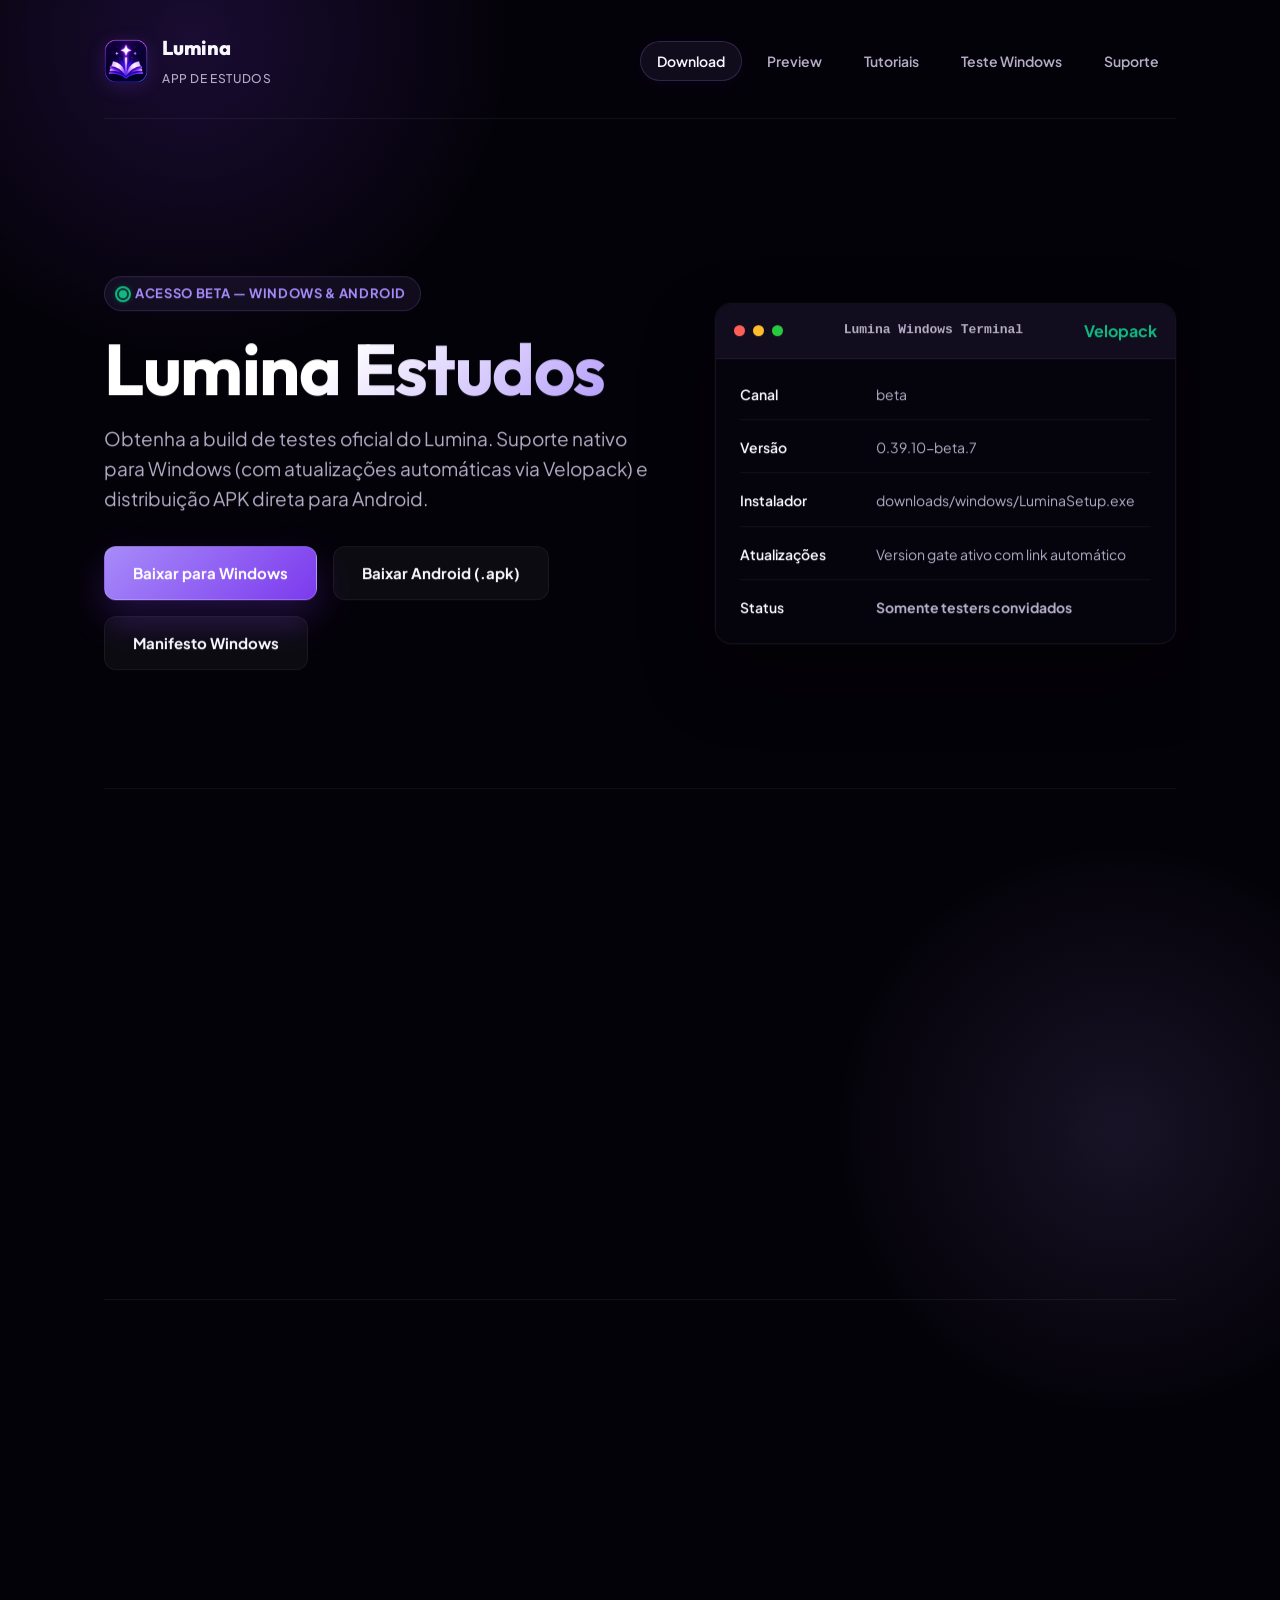
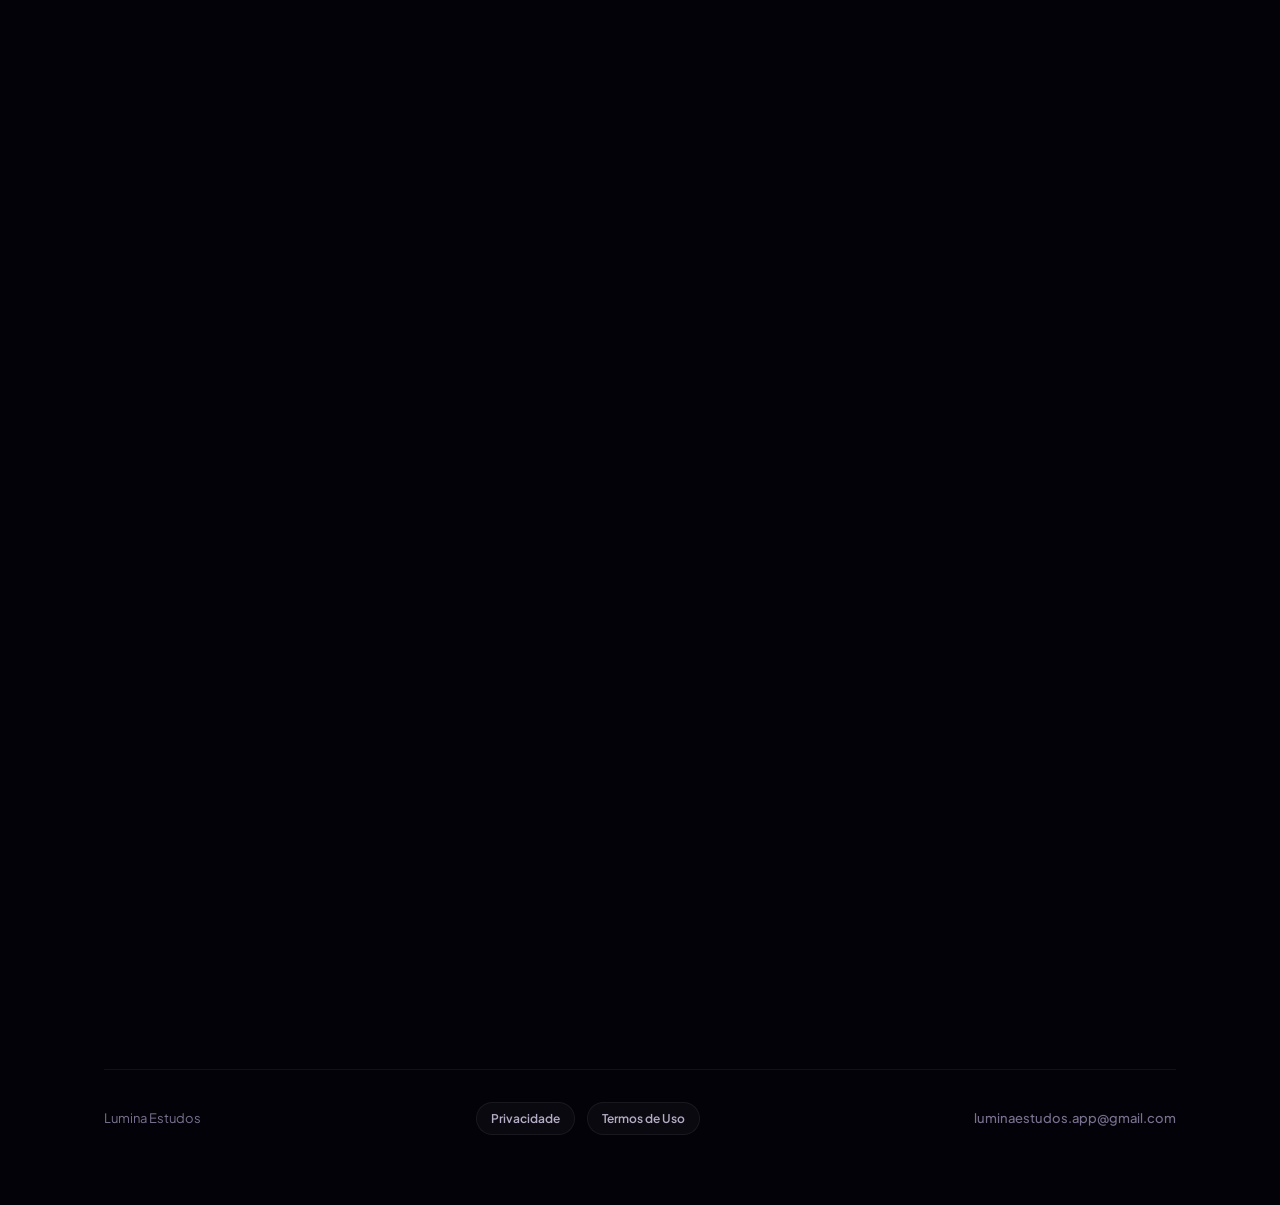
==== commit d4a30e86: "0.2.3 - responsividade mobile do site" ====
--- a/index.html
+++ b/index.html
@@ -248,8 +248,8 @@
           });
         }, {
           root: null,
-          rootMargin: "-20px 0px -40px 0px",
-          threshold: 0.05
+          rootMargin: "0px 0px 0px 0px",
+          threshold: 0
         });
         revealEls.forEach(el => revealObserver.observe(el));
       }
--- a/style.css
+++ b/style.css
@@ -49,6 +49,13 @@
   padding: 0;
 }
 
+html,
+body {
+  overflow-x: hidden;
+  overflow-x: clip;
+  max-width: 100%;
+}
+
 html {
   scroll-behavior: smooth;
 }
@@ -59,8 +66,12 @@
   background-color: var(--bg);
   color: var(--text);
   line-height: 1.6;
-  overflow-x: hidden;
   position: relative;
+}
+
+img,
+svg {
+  max-width: 100%;
 }
 
 /* Blobs de Fundo Animados (Mesh Gradient) */
@@ -154,11 +165,14 @@
 
 /* Estrutura Base */
 .wrap {
+  width: min(100%, var(--max-width));
   max-width: var(--max-width);
   margin: 0 auto;
   padding: 32px 24px 72px;
   position: relative;
   z-index: 10;
+  overflow-x: hidden;
+  overflow-x: clip;
 }
 
 /* Header */
@@ -912,6 +926,29 @@
   color: var(--muted);
 }
 
+.terminal,
+.screenshot-container,
+.legal-card,
+.card,
+.step,
+.prompt-card,
+.tutorial-sidebar,
+.tutorial-nav,
+.tutorial-content,
+.tutorial-section,
+.tutorial-step-list,
+.tutorial-step-item {
+  min-width: 0;
+}
+
+code,
+pre,
+.release-line span,
+footer a {
+  overflow-wrap: anywhere;
+  word-break: break-word;
+}
+
 .footer-badge-group {
   display: flex;
   gap: 12px;
@@ -1039,6 +1076,15 @@
   }
 }
 
+/* View-timeline deixa seções longas ilegíveis porque calcula o progresso pela altura total do bloco. */
+.js-enabled .reveal,
+.js-enabled .reveal-left,
+.js-enabled .reveal-right {
+  animation-name: none !important;
+  animation-timeline: auto !important;
+  transition: transform 1.1s var(--ease-premium), opacity 1.1s var(--ease-premium), filter 1.1s var(--ease-premium) !important;
+}
+
 /* Sistema de Entrada Cinematográfica Staggered (Page Load) */
 .js-enabled .entrance-stagger-parent > * {
   opacity: 0;
@@ -1142,6 +1188,12 @@
     grid-template-columns: 1fr;
     text-align: center;
     gap: 36px;
+    min-height: auto;
+    padding: 56px 0;
+  }
+
+  .hero > * {
+    min-width: 0;
   }
   
   .hero .lead {
@@ -1156,15 +1208,38 @@
   .grid, .steps {
     grid-template-columns: repeat(2, minmax(0, 1fr));
   }
+
+  .section-header,
+  .terminal,
+  .screenshot-container,
+  .legal-card {
+    max-width: 100%;
+  }
+
+  .dashboard-tabs {
+    max-width: 100%;
+    overflow-x: auto;
+    scrollbar-width: none;
+    -webkit-overflow-scrolling: touch;
+  }
+
+  .dashboard-tabs::-webkit-scrollbar {
+    display: none;
+  }
   
   .tutorial-layout {
     grid-template-columns: 1fr;
+    gap: 32px;
   }
   
   .tutorial-sidebar {
     position: relative;
     top: 0;
     margin-bottom: 24px;
+  }
+
+  .tutorial-content {
+    gap: 56px;
   }
   
   .tutorial-nav {
@@ -1187,6 +1262,10 @@
     white-space: nowrap;
     padding: 0;
   }
+
+  .legal-card .grid {
+    grid-template-columns: repeat(auto-fit, minmax(min(240px, 100%), 1fr)) !important;
+  }
 }
 
 @media (max-width: 680px) {
@@ -1194,12 +1273,39 @@
     padding: 24px 16px 60px; /* Reduz margens laterais no celular para maximizar espaço de leitura */
   }
 
+  h1 {
+    font-size: clamp(34px, 12vw, 44px);
+  }
+
+  h2 {
+    font-size: clamp(24px, 8vw, 32px);
+  }
+
+  p, li {
+    font-size: 14.5px;
+  }
+
+  .lead {
+    font-size: 16px;
+  }
+
+  .hero {
+    gap: 28px;
+    padding: 44px 0;
+  }
+
   .section {
     padding: 48px 0; /* Espaçamento vertical mais dinâmico e compacto no mobile */
   }
 
-  .card {
+  .card,
+  .step {
     padding: 20px; /* Reduz preenchimento interno do card para evitar colunas espremidas */
+  }
+
+  .terminal-body,
+  .legal-card {
+    padding: 20px;
   }
 
   .prompt-card {
@@ -1248,14 +1354,70 @@
     padding: 8px 16px;
     font-size: 13.5px;
   }
+
+  .actions {
+    flex-direction: column;
+    gap: 12px;
+  }
   
   .actions .button {
     width: 100%;
+  }
+
+  .dashboard-tabs {
+    width: 100%;
+    max-width: 100%;
+    overflow-x: auto;
+  }
+
+  .tab-btn {
+    flex: 0 0 auto;
+    white-space: nowrap;
   }
   
   .release-line {
     grid-template-columns: 1fr;
     gap: 4px;
+  }
+
+  .terminal-top {
+    gap: 10px;
+  }
+
+  .terminal-title {
+    min-width: 0;
+    overflow: hidden;
+    text-overflow: ellipsis;
+    white-space: nowrap;
+  }
+
+  .screenshot-container {
+    padding: 8px;
+  }
+
+  .screenshot-wrapper {
+    aspect-ratio: 4/3;
+  }
+
+  .prompt-header {
+    align-items: flex-start;
+    flex-direction: column;
+    gap: 8px;
+  }
+
+  .prompt-body {
+    max-height: none;
+    overflow-x: auto;
+    overflow-y: visible;
+  }
+
+  .lightbox-content {
+    max-width: calc(100vw - 24px);
+  }
+
+  .lightbox-close {
+    top: -36px;
+    right: 0;
   }
   
   footer {
@@ -1268,6 +1430,64 @@
   .footer-badge-group {
     justify-content: center;
     width: 100%;
+  }
+}
+
+@media (max-width: 420px) {
+  .wrap {
+    padding-left: 12px;
+    padding-right: 12px;
+  }
+
+  .brand {
+    gap: 10px;
+  }
+
+  .logo-png, .logo-svg {
+    width: 40px;
+    height: 40px;
+  }
+
+  nav a {
+    padding: 7px 12px;
+    font-size: 13px;
+  }
+
+  .button {
+    min-height: 48px;
+    padding: 12px 18px;
+  }
+
+  .eyebrow, .pill {
+    align-items: flex-start;
+    max-width: 100%;
+    white-space: normal;
+  }
+
+  .terminal-top {
+    display: grid;
+    grid-template-columns: auto 1fr;
+    gap: 8px 10px;
+  }
+
+  .terminal-top .ok {
+    grid-column: 2;
+    justify-self: start;
+  }
+
+  .window-controls {
+    align-self: center;
+  }
+
+  .card,
+  .step,
+  .legal-card,
+  .prompt-card {
+    padding: 16px;
+  }
+
+  .tutorial-step-item {
+    grid-template-columns: 36px 1fr;
   }
 }
 
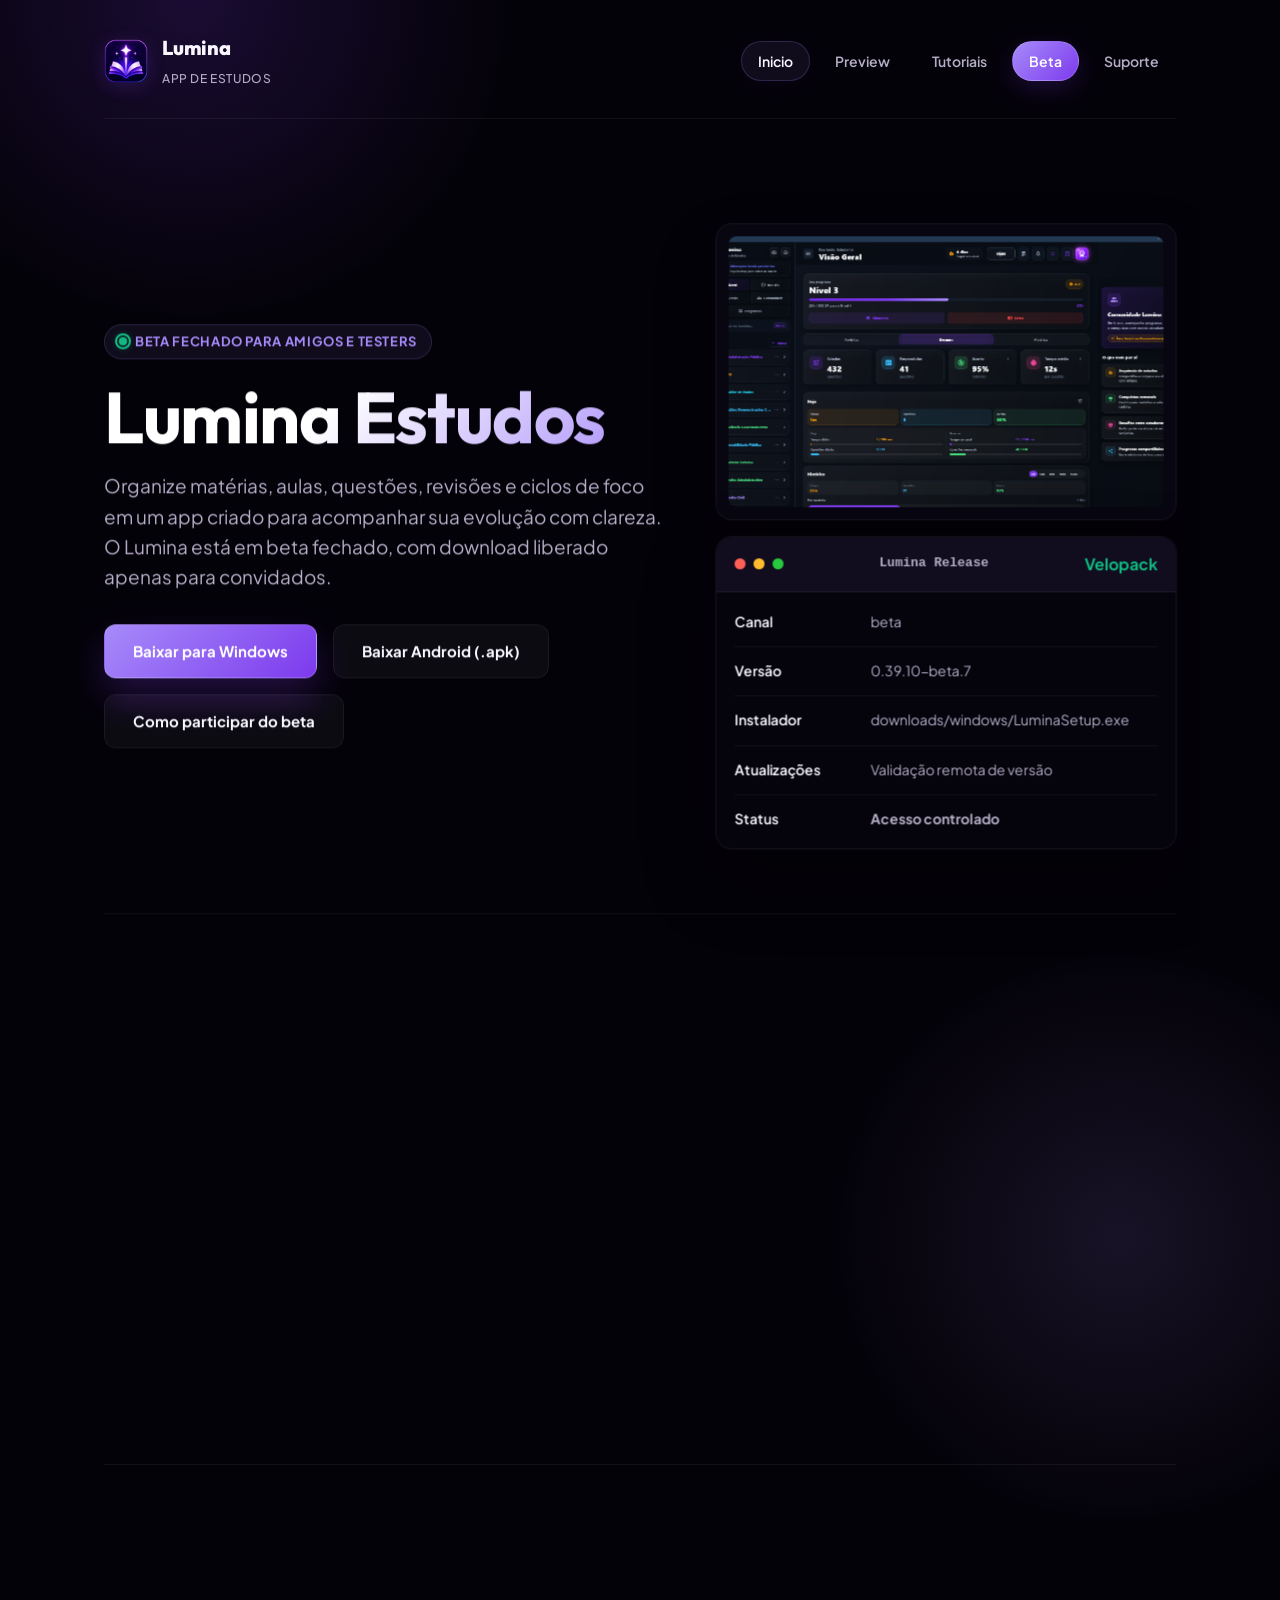
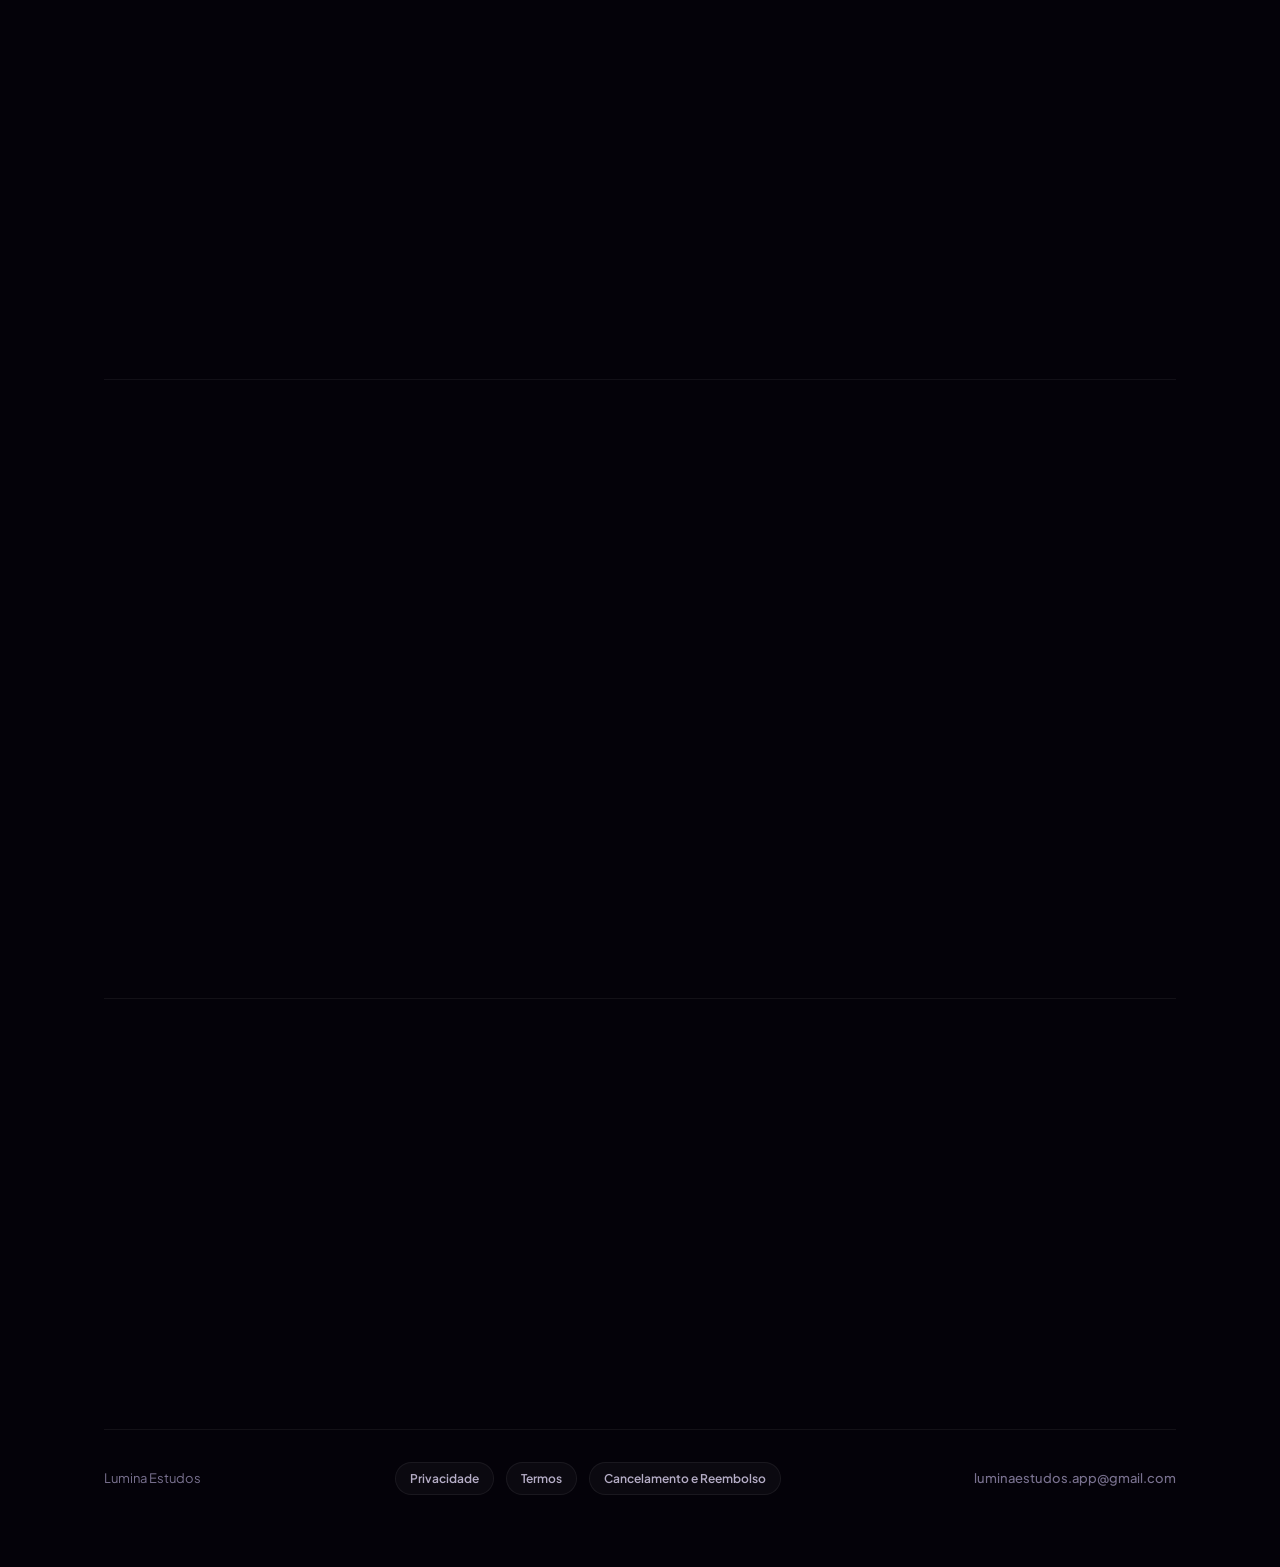
==== commit 56dd93fb: "0.3.0 - preparação editorial para lojas" ====
--- a/index.html
+++ b/index.html
@@ -3,8 +3,8 @@
 <head>
   <meta charset="utf-8">
   <meta name="viewport" content="width=device-width, initial-scale=1">
-  <title>Lumina Windows Beta - Instalador Oficial</title>
-  <meta name="description" content="Baixe o Lumina Windows beta pelo instalador oficial de forma rápida e segura.">
+  <title>Lumina Estudos - App de estudos, revisão e foco</title>
+  <meta name="description" content="Conheça o Lumina, app de estudos para organizar matérias, aulas, questões, Pomodoro, revisões, progresso e comunidade. Beta fechado com download para testers.">
   <meta name="theme-color" content="#7c3aed">
   <link rel="stylesheet" href="./style.css">
   <script>document.documentElement.classList.add('js-enabled');</script>
@@ -20,118 +20,143 @@
         </span>
       </a>
       <nav>
-        <a class="active" href="./">Download</a>
+        <a class="active" href="./">Inicio</a>
         <a href="./preview/">Preview</a>
         <a href="./tutoriais/">Tutoriais</a>
-        <a href="./testar/">Teste Windows</a>
+        <a class="nav-cta" href="./beta/">Beta</a>
         <a href="mailto:luminaestudos.app@gmail.com">Suporte</a>
       </nav>
     </header>
 
     <main>
-      <!-- Hero Section -->
       <section class="hero reveal">
         <div class="entrance-stagger-parent">
-          <span class="eyebrow" id="hero-eyebrow"><span class="status-dot pulsing"></span>Acesso beta — Windows & Android</span>
+          <span class="eyebrow" id="hero-eyebrow"><span class="status-dot pulsing"></span>beta fechado para amigos e testers</span>
           <h1>Lumina Estudos</h1>
-          <p class="lead" id="hero-lead">Obtenha a build de testes oficial do Lumina. Suporte nativo para Windows (com atualizações automáticas via Velopack) e distribuição APK direta para Android.</p>
+          <p class="lead" id="hero-lead">Organize matérias, aulas, questões, revisões e ciclos de foco em um app criado para acompanhar sua evolução com clareza. O Lumina está em beta fechado, com download liberado apenas para convidados.</p>
           <div class="actions">
-            <!-- Botão Primário Windows (PC) -->
             <a class="button primary" id="installer-link" href="downloads/windows/LuminaSetup.exe">Baixar para Windows</a>
-            
-            <!-- Botão Primário Android (Celular) — Fica oculto no PC e vira primário no Celular -->
             <a class="button primary" id="android-link-primary" href="downloads/android/Lumina.apk" style="display: none;">Baixar para Android (.apk)</a>
-            
-            <!-- Botão Secundário Android (PC) — Fica visível no PC como alternativa secundária -->
             <a class="button secondary" id="android-link-secondary" href="downloads/android/Lumina.apk">Baixar Android (.apk)</a>
-            
-            <!-- Botão Secundário Manifesto Windows (Oculto no celular se Android ativo, visível no PC) -->
-            <a class="button secondary" id="manifest-link" href="downloads/windows/manifest.json">Manifesto Windows</a>
-          </div>
-        </div>
-
-        <aside class="terminal" aria-label="Informações de release">
-          <div class="terminal-top">
-            <div class="window-controls">
-              <div class="dot close"></div>
-              <div class="dot minimize"></div>
-              <div class="dot zoom"></div>
+            <a class="button secondary" href="./beta/">Como participar do beta</a>
+          </div>
+        </div>
+
+        <aside class="product-showcase reveal-right" aria-label="Download e versão do Lumina">
+          <div class="screenshot-container">
+            <div class="screenshot-wrapper">
+              <img src="./assets/images/dashboard_geral.png" alt="Dashboard do Lumina">
+              <div class="placeholder-content">
+                <div class="placeholder-icon"></div>
+                <strong>Dashboard Lumina</strong>
+                <p>Resumo visual de foco, revisões e desempenho.</p>
+              </div>
             </div>
-            <span class="terminal-title">Lumina Windows Terminal</span>
-            <span class="ok">Velopack</span>
-          </div>
-          <div class="terminal-body">
-            <div class="release-line"><strong>Canal</strong><span id="release-channel">beta</span></div>
-            <div class="release-line"><strong>Versão</strong><span id="release-version">Aguardando publicação</span></div>
-            <div class="release-line"><strong>Instalador</strong><span id="terminal-installer-label">downloads/windows/LuminaSetup.exe</span></div>
-            <div class="release-line"><strong>Atualizações</strong><span id="terminal-updates-label">Version gate ativo com link automático</span></div>
-            <div class="release-line"><strong>Status</strong><span class="warn">Somente testers convidados</span></div>
-          </div>
+          </div>
+          <div class="terminal compact-terminal" aria-label="Informações de release">
+            <div class="terminal-top">
+              <div class="window-controls">
+                <div class="dot close"></div>
+                <div class="dot minimize"></div>
+                <div class="dot zoom"></div>
+              </div>
+              <span class="terminal-title">Lumina Release</span>
+              <span class="ok">Velopack</span>
+            </div>
+            <div class="terminal-body">
+              <div class="release-line"><strong>Canal</strong><span id="release-channel">beta</span></div>
+              <div class="release-line"><strong>Versão</strong><span id="release-version">Aguardando publicação</span></div>
+              <div class="release-line"><strong>Instalador</strong><span id="terminal-installer-label">downloads/windows/LuminaSetup.exe</span></div>
+              <div class="release-line"><strong>Atualizações</strong><span id="terminal-updates-label">Validação remota de versão</span></div>
+              <div class="release-line"><strong>Status</strong><span class="warn">Acesso controlado</span></div>
+            </div>
+          </div>
+          <a class="button secondary hidden-link" id="manifest-link" href="downloads/windows/manifest.json">Manifesto Windows</a>
         </aside>
       </section>
 
-      <!-- Grid de Passos -->
       <section class="section">
         <div class="section-header reveal">
-          <h2>Como realizar a instalação</h2>
-          <p class="lead" style="font-size:16px;">Siga o guia rápido abaixo para preparar o aplicativo de estudos no seu dispositivo Windows.</p>
+          <span class="pill">Lançamento planejado</span>
+          <h2>Feito para estudar com rotina, dados e revisão</h2>
+          <p class="lead" style="font-size:16px;">O Lumina combina organização de conteúdo, prática ativa e acompanhamento de desempenho em uma experiência escura e confortável para longos períodos de estudo.</p>
+        </div>
+        <div class="grid">
+          <div class="card reveal-left">
+            <h3>Organização completa</h3>
+            <p>Crie programas de estudo, matérias, aulas, anotações, PDFs, questões e históricos em uma estrutura pensada para concursos, vestibulares e estudos de longo prazo.</p>
+          </div>
+          <div class="card reveal">
+            <h3>Foco e constância</h3>
+            <p>Use Pomodoro, sessões de foco, XP, ofensiva e métricas de tempo para transformar estudo em rotina mensurável.</p>
+          </div>
+          <div class="card reveal-right">
+            <h3>Revisão inteligente</h3>
+            <p>Responda questões, acompanhe erros e acertos e use revisões espaçadas para voltar ao conteúdo no momento certo.</p>
+          </div>
+        </div>
+      </section>
+
+      <section class="section hero" style="min-height:auto;">
+        <div class="reveal-left">
+          <span class="eyebrow"><span class="status-dot pulsing"></span>Planos Free, Plus e Pro</span>
+          <h2>Modelo preparado para as lojas oficiais</h2>
+          <p>O beta atual existe para validar estabilidade, usabilidade e interesse. O modelo de lançamento do Lumina inclui plano gratuito e assinaturas Plus/Pro contratadas pelo próprio app quando a distribuição oficial estiver ativa.</p>
+          <div class="notice">
+            <strong>Transparência:</strong> durante o beta fechado, recursos comerciais podem aparecer para validação de experiência. A cobrança direta no app será usada no lançamento conforme disponibilidade das lojas oficiais, provedor de pagamento e comunicação clara no momento da contratação.
+          </div>
+        </div>
+        <div class="pricing-grid reveal-right">
+          <div class="plan-card">
+            <span class="plan-name">Free</span>
+            <strong>Começar bem</strong>
+            <p>Organização local, Pomodoro, dashboard principal, revisão local e limites iniciais de conteúdo.</p>
+          </div>
+          <div class="plan-card highlighted">
+            <span class="plan-name">Plus</span>
+            <strong>Evoluir com segurança</strong>
+            <p>Mais matérias, aulas e questões, estatísticas ampliadas, backup/sync e revisão inteligente.</p>
+          </div>
+          <div class="plan-card strong">
+            <span class="plan-name">Pro</span>
+            <strong>Uso intenso</strong>
+            <p>Limites maiores, histórico completo, relatórios avançados e suporte a rotinas mais complexas.</p>
+          </div>
+        </div>
+      </section>
+
+      <section class="section">
+        <div class="section-header reveal">
+          <h2>O que está no beta fechado</h2>
+          <p class="lead" style="font-size:16px;">A distribuição inicial é controlada para amigos e testers convidados. O objetivo é validar o app antes de ampliar a publicação em canais oficiais.</p>
         </div>
         <div class="steps">
           <div class="step reveal-left">
-            <h3>Baixe pelo botão</h3>
-            <p>Use o arquivo executável <code>LuminaSetup.exe</code> servido com segurança por este domínio oficial.</p>
+            <h3>Windows</h3>
+            <p>Instalador oficial via este domínio, com infraestrutura de atualização baseada em manifest e Velopack.</p>
           </div>
           <div class="step reveal">
-            <h3>Abra o instalador</h3>
-            <p>Execute o instalador baixado para criar ou atualizar automaticamente a sua instalação local do Lumina.</p>
+            <h3>Android</h3>
+            <p>APK direto para testers enquanto o canal de loja oficial e a etapa de testes fechados são preparados.</p>
           </div>
           <div class="step reveal-right">
-            <h3>Entre com sua conta</h3>
-            <p>O beta é restrito. Utilize exclusivamente o endereço de e-mail liberado para os seus testes do Lumina.</p>
-          </div>
-        </div>
-      </section>
-
-      <!-- Dicas e Origem -->
-      <section class="section reveal-right">
-        <div class="section-header">
-          <h2>Se o Windows bloquear o download</h2>
-          <p class="lead" style="font-size:16px;">O Windows SmartScreen pode alertar sobre arquivos executáveis novos de forma preventiva.</p>
-        </div>
-        <div class="grid">
-          <div class="card">
-            <h3>Confira a origem</h3>
-            <p>O instalador do app deve vir sempre de <code>www.luminaestudos.com.br</code>. Nunca instale links enviados por terceiros.</p>
-          </div>
-          <div class="card">
-            <h3>Certificado SmartScreen</h3>
-            <p>Durante o período de beta, o Windows pode pedir confirmações adicionais até o instalador ganhar reputação na plataforma.</p>
-          </div>
-          <div class="card">
-            <h3>Suporte Técnico</h3>
-            <p>Caso apareça algum erro impeditivo de instalação, envie um print com os detalhes para <a href="mailto:luminaestudos.app@gmail.com">luminaestudos.app@gmail.com</a>.</p>
-          </div>
-        </div>
-      </section>
-
-      <!-- Informações Adicionais -->
-      <section class="section reveal-left">
-        <h2>Atualizações automáticas</h2>
-        <p class="lead" style="margin-bottom: 16px;">O Lumina Windows beta utiliza o release manifest remoto para identificar publicações de builds novas.</p>
-        <p>Se uma atualização for obrigatória, o aplicativo bloqueará temporariamente o login, a sincronização de dados, a aba Comunidade e os recursos remotos até que você baixe o instalador mais recente por este site.</p>
-        <div class="notice">
-          <strong>Atenção:</strong> Se uma atualização for declarada obrigatória, utilize o botão de download acima antes de sincronizar seus dados. Suas informações locais permanecem perfeitamente preservadas no banco de dados local do seu dispositivo.
-        </div>
-      </section>
-
-      <!-- Validação e Acesso -->
-      <section class="section reveal" style="border-bottom: none;">
-        <h2>Acesso controlado de testes</h2>
-        <p class="lead" style="margin-bottom: 24px;">Esta distribuição exclusiva destina-se somente a testadores convidados pelo desenvolvedor.</p>
-        <p style="margin-bottom: 24px;">O Lumina encontra-se em fase ativa de validação técnica, o que significa que ele poderá receber atualizações de versão frequentes, correções de instalação e alterações nas regras de compatibilidade sem aviso prévio.</p>
+            <h3>Conta e dados</h3>
+            <p>Login, dados locais, recursos remotos, Comunidade e sincronização podem depender de validação de versão e disponibilidade do backend.</p>
+          </div>
+        </div>
+        <div class="actions reveal">
+          <a class="button primary" href="./beta/">Ver instruções do beta</a>
+          <a class="button secondary" href="./preview/">Explorar telas do app</a>
+        </div>
+      </section>
+
+      <section class="section reveal" style="border-bottom:none;">
+        <h2>Documentos para uso e lançamento</h2>
+        <p class="lead" style="margin-bottom:24px;">As políticas públicas do Lumina foram organizadas para explicar privacidade, termos, assinaturas, cancelamento e reembolso de forma adequada ao contexto brasileiro.</p>
         <div class="actions">
-          <a class="button secondary" href="./privacidade/">Política de privacidade</a>
-          <a class="button secondary" href="./termos/">Termos de uso</a>
+          <a class="button secondary" href="./privacidade/">Política de Privacidade</a>
+          <a class="button secondary" href="./termos/">Termos de Uso</a>
+          <a class="button secondary" href="./cancelamento-reembolso/">Cancelamento e Reembolso</a>
         </div>
       </section>
     </main>
@@ -140,7 +165,8 @@
       <span>Lumina Estudos</span>
       <div class="footer-badge-group">
         <a class="footer-badge" href="./privacidade/">Privacidade</a>
-        <a class="footer-badge" href="./termos/">Termos de Uso</a>
+        <a class="footer-badge" href="./termos/">Termos</a>
+        <a class="footer-badge" href="./cancelamento-reembolso/">Cancelamento e Reembolso</a>
       </div>
       <span><a href="mailto:luminaestudos.app@gmail.com">luminaestudos.app@gmail.com</a></span>
     </footer>
@@ -148,36 +174,30 @@
 
   <script>
     async function loadManifest() {
-      // Detecta se o usuário está acessando pelo celular/Android ou simulador mobile
       const isAndroid = /Android/i.test(navigator.userAgent);
       const isMobile = /Android|webOS|iPhone|iPad|iPod|BlackBerry|IEMobile|Opera Mini/i.test(navigator.userAgent);
-      
+
       const winBtn = document.getElementById("installer-link");
       const androidBtn = document.getElementById("android-link-primary");
       const androidAltBtn = document.getElementById("android-link-secondary");
       const manifestLink = document.getElementById("manifest-link");
-      
       const isMobileAndroid = isAndroid || (isMobile && !/iPhone|iPad|iPod/i.test(navigator.userAgent));
-      
+
       if (isMobileAndroid) {
-        // Se for celular Android, torna o botão do APK primário e o do Windows secundário
         if (winBtn) {
           winBtn.classList.remove("primary");
           winBtn.classList.add("secondary");
           winBtn.textContent = "Baixar para Windows";
         }
-        
         if (androidBtn) androidBtn.style.display = "inline-flex";
         if (androidAltBtn) androidAltBtn.style.display = "none";
         if (manifestLink) manifestLink.style.display = "none";
-        
-        // Modifica textos do hero para destacar Android
+
         const eyebrow = document.getElementById("hero-eyebrow");
-        if (eyebrow) eyebrow.innerHTML = '<span class="status-dot pulsing"></span>Acesso beta para Android';
+        if (eyebrow) eyebrow.innerHTML = '<span class="status-dot pulsing"></span>beta fechado para Android';
         const leadText = document.getElementById("hero-lead");
-        if (leadText) leadText.textContent = "Instale a build oficial do Lumina para dispositivos Android diretamente através do arquivo APK. Suas informações locais permanecem preservadas no banco do aparelho.";
-        
-        // Modifica a aparência do terminal para Android
+        if (leadText) leadText.textContent = "Instale a build beta do Lumina no Android por APK direto. A distribuição continua restrita a amigos e testers convidados.";
+
         const termTitle = document.querySelector(".terminal-title");
         if (termTitle) termTitle.textContent = "Lumina Android Release";
         const termOk = document.querySelector(".terminal-top .ok");
@@ -185,9 +205,8 @@
         const termInst = document.getElementById("terminal-installer-label");
         if (termInst) termInst.textContent = "downloads/android/Lumina.apk";
         const termUpd = document.getElementById("terminal-updates-label");
-        if (termUpd) termUpd.textContent = "Distribuição direta via APK";
-        
-        // Carrega manifesto do Android
+        if (termUpd) termUpd.textContent = "Distribuição beta direta";
+
         try {
           const response = await fetch('downloads/android/manifest.json', { cache: 'no-store' });
           if (!response.ok) return;
@@ -205,11 +224,9 @@
           console.error("Erro ao carregar manifesto do Android: ", error);
         }
       } else {
-        // Se for PC ou iOS, mantém Windows como primário e Android como secundário
         if (androidBtn) androidBtn.style.display = "none";
         if (androidAltBtn) androidAltBtn.style.display = "inline-flex";
-        
-        // Carrega manifesto do Windows
+
         try {
           const response = await fetch('downloads/windows/manifest.json', { cache: 'no-store' });
           if (!response.ok) return;
@@ -232,28 +249,5 @@
     loadManifest();
   </script>
   <script src="./animation.js"></script>
-  <script>
-    /* Lógica Fallback Local: Garante scroll reveal mesmo se o navegador bloquear scripts externos via file:/// */
-    document.addEventListener("DOMContentLoaded", () => {
-      document.documentElement.classList.add("js-enabled");
-      const revealEls = document.querySelectorAll(".reveal, .reveal-left, .reveal-right");
-      if (revealEls.length > 0 && "IntersectionObserver" in window) {
-        const revealObserver = new IntersectionObserver((entries) => {
-          entries.forEach(entry => {
-            if (entry.isIntersecting) {
-              entry.target.classList.add("visible");
-            } else {
-              entry.target.classList.remove("visible");
-            }
-          });
-        }, {
-          root: null,
-          rootMargin: "0px 0px 0px 0px",
-          threshold: 0
-        });
-        revealEls.forEach(el => revealObserver.observe(el));
-      }
-    });
-  </script>
 </body>
 </html>
--- a/style.css
+++ b/style.css
@@ -327,6 +327,10 @@
   border-color: rgba(255, 255, 255, 0.02);
   cursor: not-allowed;
   pointer-events: none;
+}
+
+.hidden-link {
+  display: none;
 }
 
 /* Badges / Eyebrow */
@@ -443,6 +447,44 @@
   color: var(--muted);
   font-size: 14.5px;
   line-height: 1.6;
+}
+
+.pricing-grid {
+  align-items: stretch;
+}
+
+.plan-card {
+  display: flex;
+  min-height: 100%;
+  flex-direction: column;
+  gap: 12px;
+}
+
+.plan-card.highlighted {
+  border-color: rgba(167, 139, 250, 0.38);
+  background: linear-gradient(180deg, rgba(124, 58, 237, 0.16), rgba(15, 12, 28, 0.62));
+}
+
+.plan-card.strong {
+  border-color: rgba(16, 185, 129, 0.28);
+}
+
+.plan-card:hover {
+  transform: translateY(-6px);
+}
+
+.plan-card strong {
+  color: var(--text);
+  font-size: 22px;
+  line-height: 1.2;
+}
+
+.plan-name {
+  color: var(--primary);
+  font-size: 12px;
+  font-weight: 800;
+  letter-spacing: 0.08em;
+  text-transform: uppercase;
 }
 
 /* Passos numerados */
@@ -521,6 +563,17 @@
   box-shadow: 0 35px 80px rgba(124, 58, 237, 0.08), 0 30px 70px rgba(0, 0, 0, 0.4);
 }
 
+.product-showcase {
+  display: grid;
+  gap: 16px;
+  min-width: 0;
+}
+
+.compact-terminal .terminal-body {
+  padding: 18px;
+  gap: 12px;
+}
+
 .terminal-top {
   display: flex;
   align-items: center;
@@ -901,6 +954,10 @@
 
 .legal-card li {
   margin-bottom: 10px;
+}
+
+.redirect-card {
+  text-align: center;
 }
 
 /* Footer */
@@ -1449,8 +1506,8 @@
   }
 
   nav a {
-    padding: 7px 12px;
-    font-size: 13px;
+    padding: 7px 8px;
+    font-size: 12.5px;
   }
 
   .button {
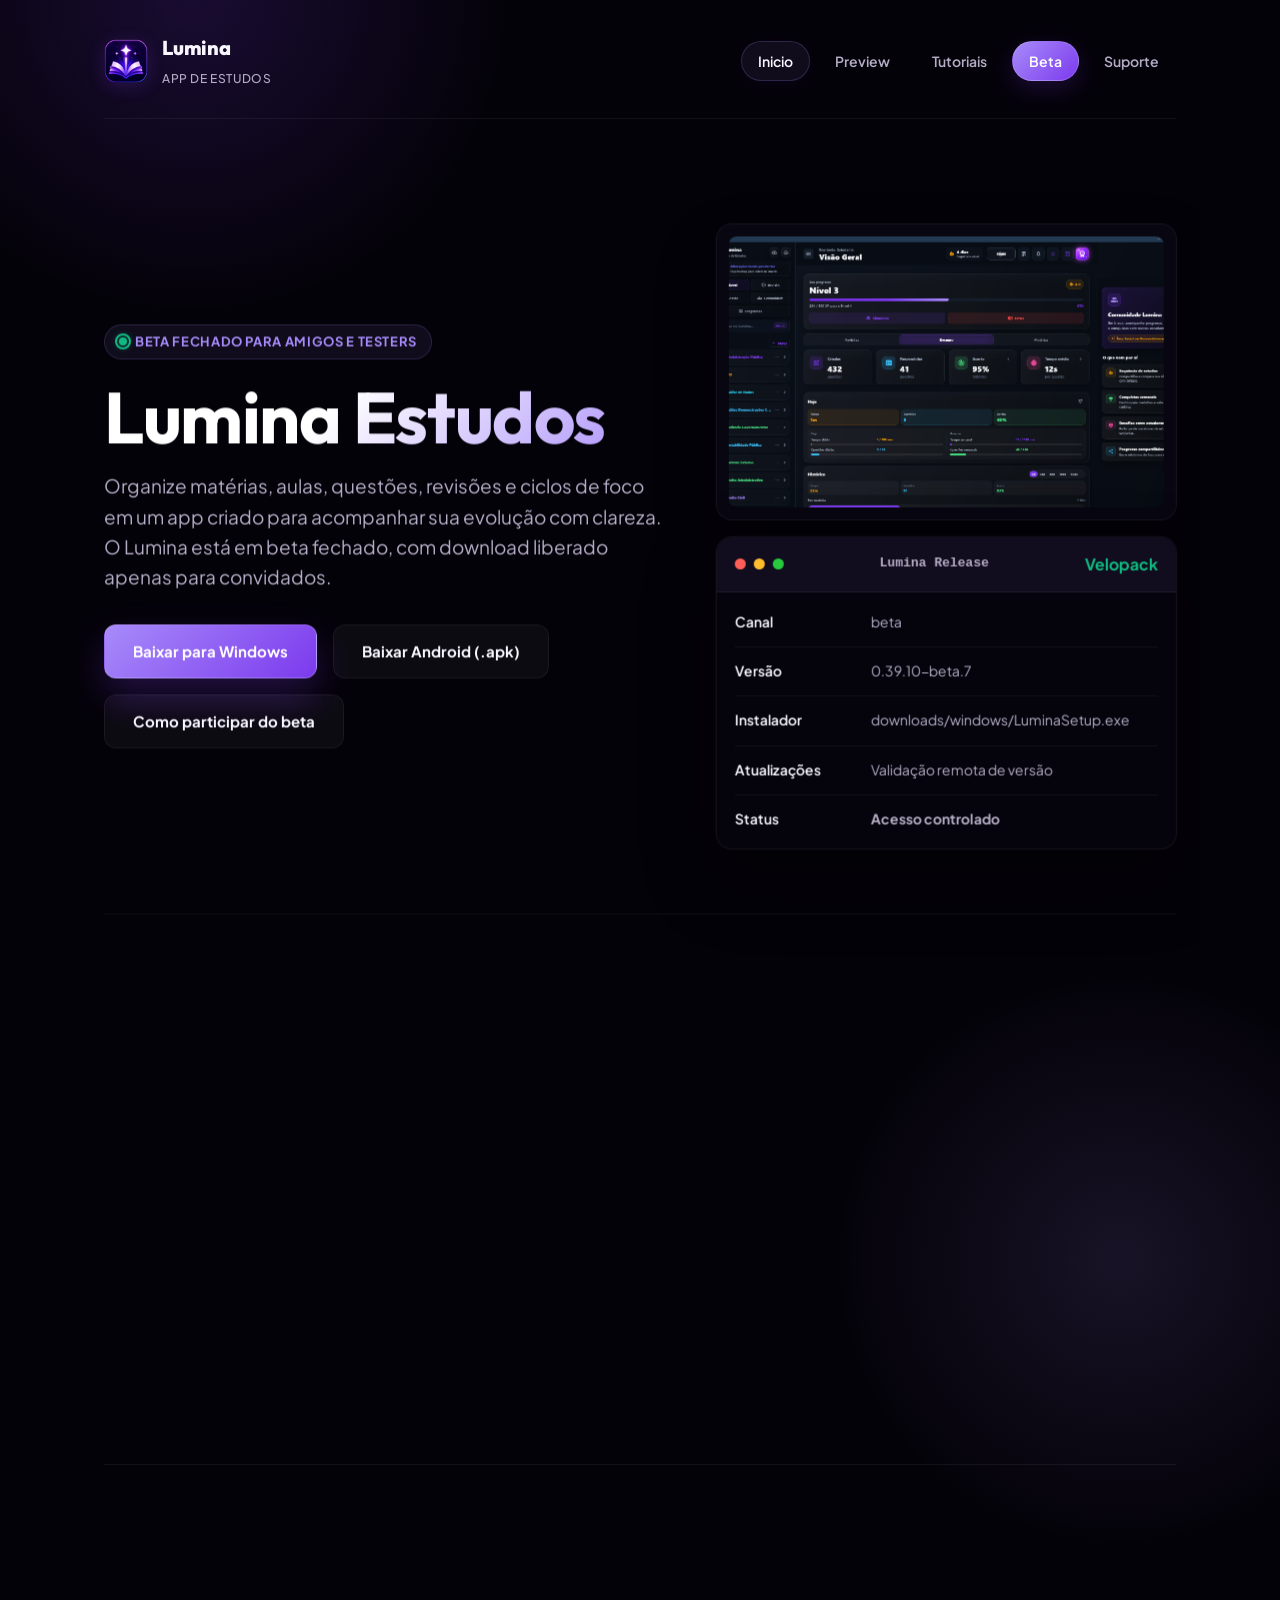
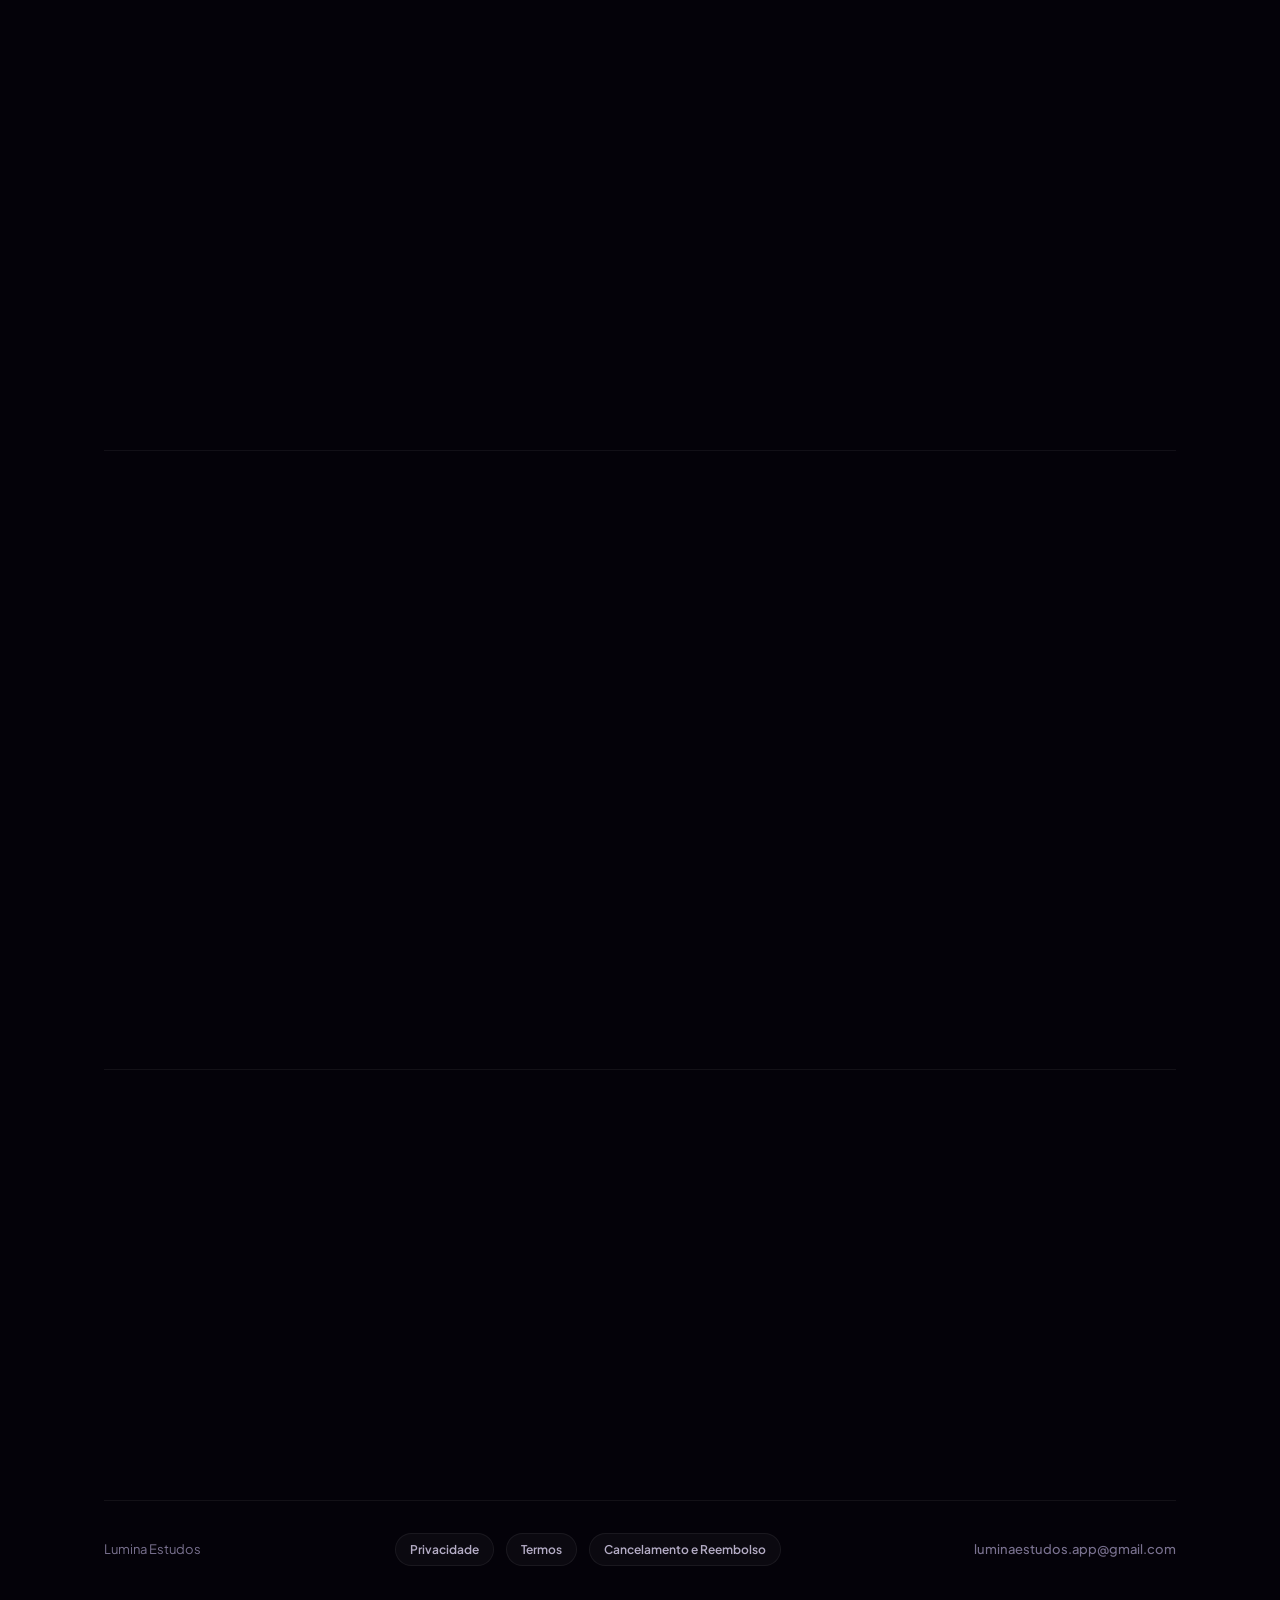
==== commit 4b992a1a: "0.3.1 - Microsoft Store no lançamento Windows" ====
--- a/index.html
+++ b/index.html
@@ -100,10 +100,10 @@
       <section class="section hero" style="min-height:auto;">
         <div class="reveal-left">
           <span class="eyebrow"><span class="status-dot pulsing"></span>Planos Free, Plus e Pro</span>
-          <h2>Modelo preparado para as lojas oficiais</h2>
-          <p>O beta atual existe para validar estabilidade, usabilidade e interesse. O modelo de lançamento do Lumina inclui plano gratuito e assinaturas Plus/Pro contratadas pelo próprio app quando a distribuição oficial estiver ativa.</p>
+          <h2>Modelo preparado para Microsoft Store e lojas oficiais</h2>
+          <p>O beta atual existe para validar estabilidade, usabilidade e interesse. O modelo de lançamento do Lumina inclui plano gratuito e assinaturas Plus/Pro contratadas pelo próprio app quando a distribuição oficial estiver ativa, incluindo Microsoft Store no Windows, Google Play no Android e demais canais compatíveis.</p>
           <div class="notice">
-            <strong>Transparência:</strong> durante o beta fechado, recursos comerciais podem aparecer para validação de experiência. A cobrança direta no app será usada no lançamento conforme disponibilidade das lojas oficiais, provedor de pagamento e comunicação clara no momento da contratação.
+            <strong>Transparência:</strong> durante o beta fechado, recursos comerciais podem aparecer para validação de experiência. A cobrança direta no app ou pelas lojas oficiais será usada no lançamento conforme disponibilidade da Microsoft Store, Google Play, App Store, provedor de pagamento e comunicação clara no momento da contratação.
           </div>
         </div>
         <div class="pricing-grid reveal-right">
@@ -133,7 +133,7 @@
         <div class="steps">
           <div class="step reveal-left">
             <h3>Windows</h3>
-            <p>Instalador oficial via este domínio, com infraestrutura de atualização baseada em manifest e Velopack.</p>
+            <p>Instalador oficial via este domínio durante o beta. No lançamento, a Microsoft Store também será canal oficial para Windows.</p>
           </div>
           <div class="step reveal">
             <h3>Android</h3>
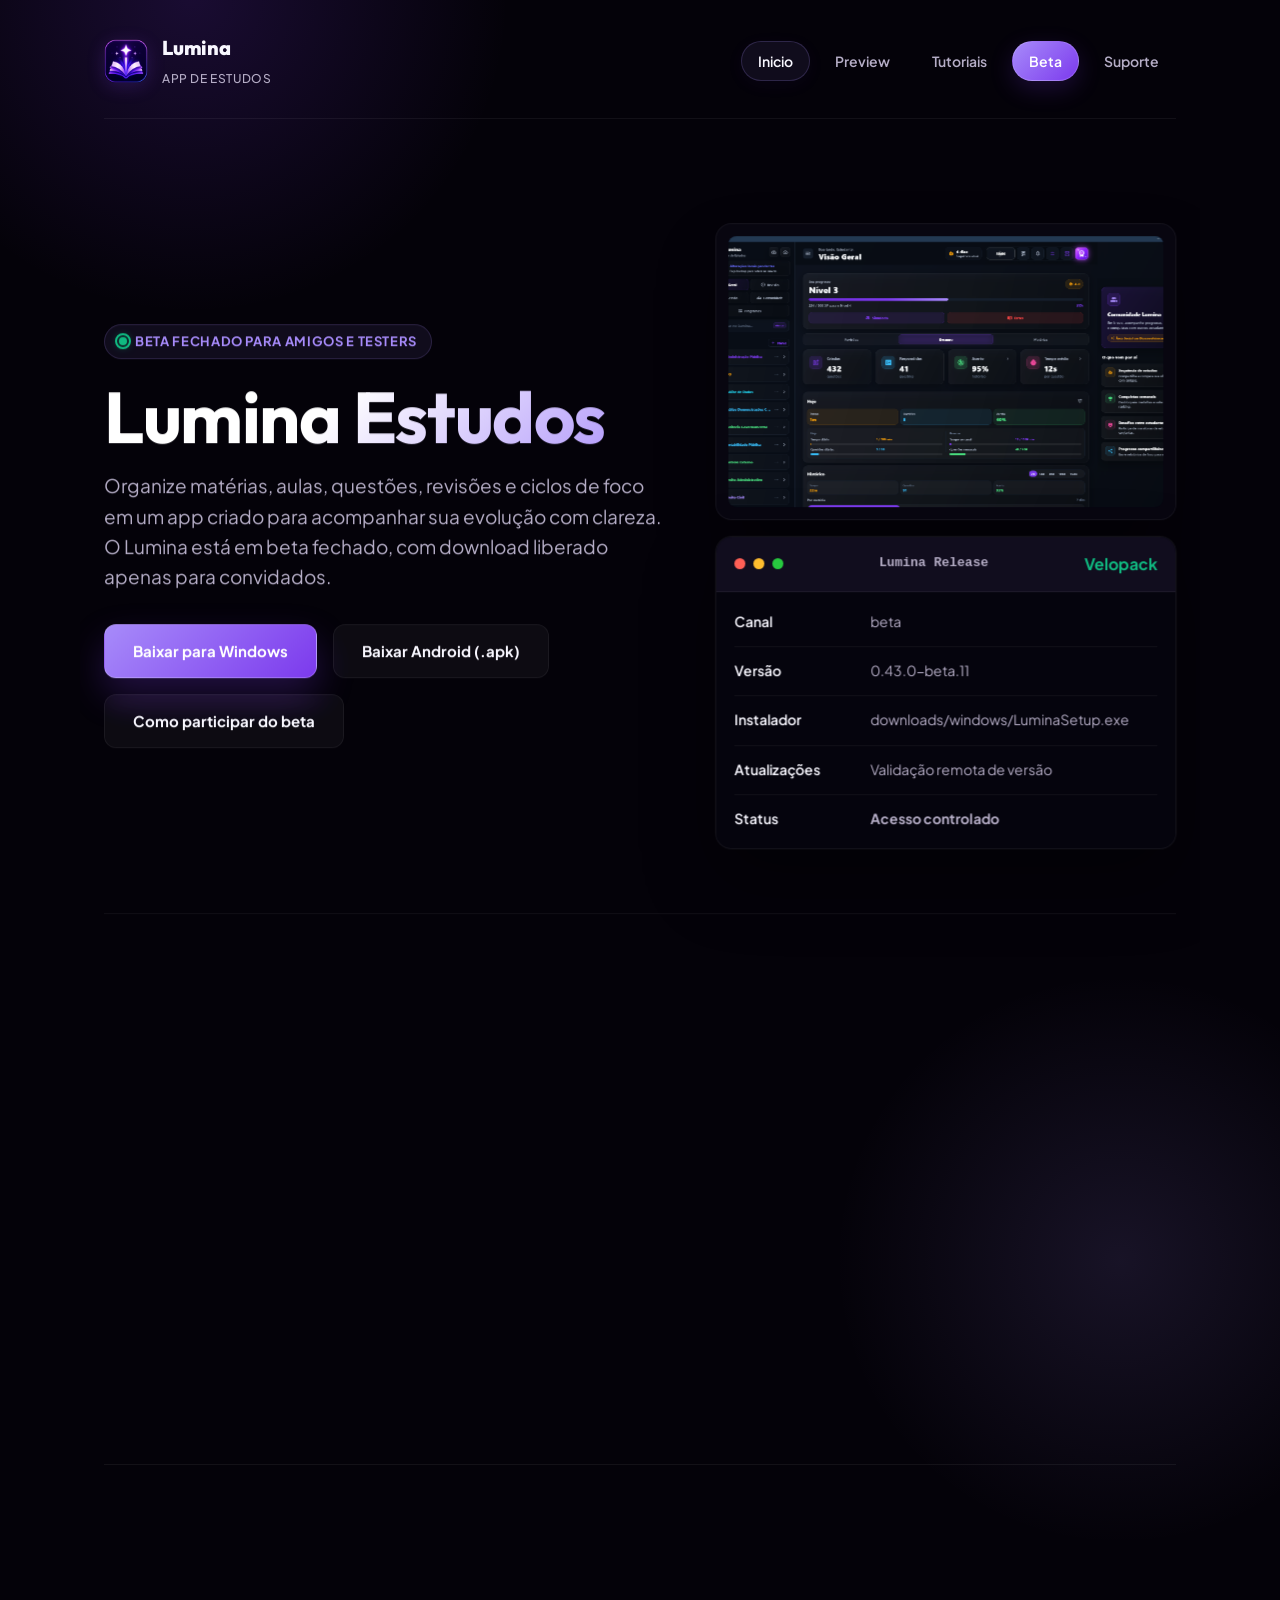
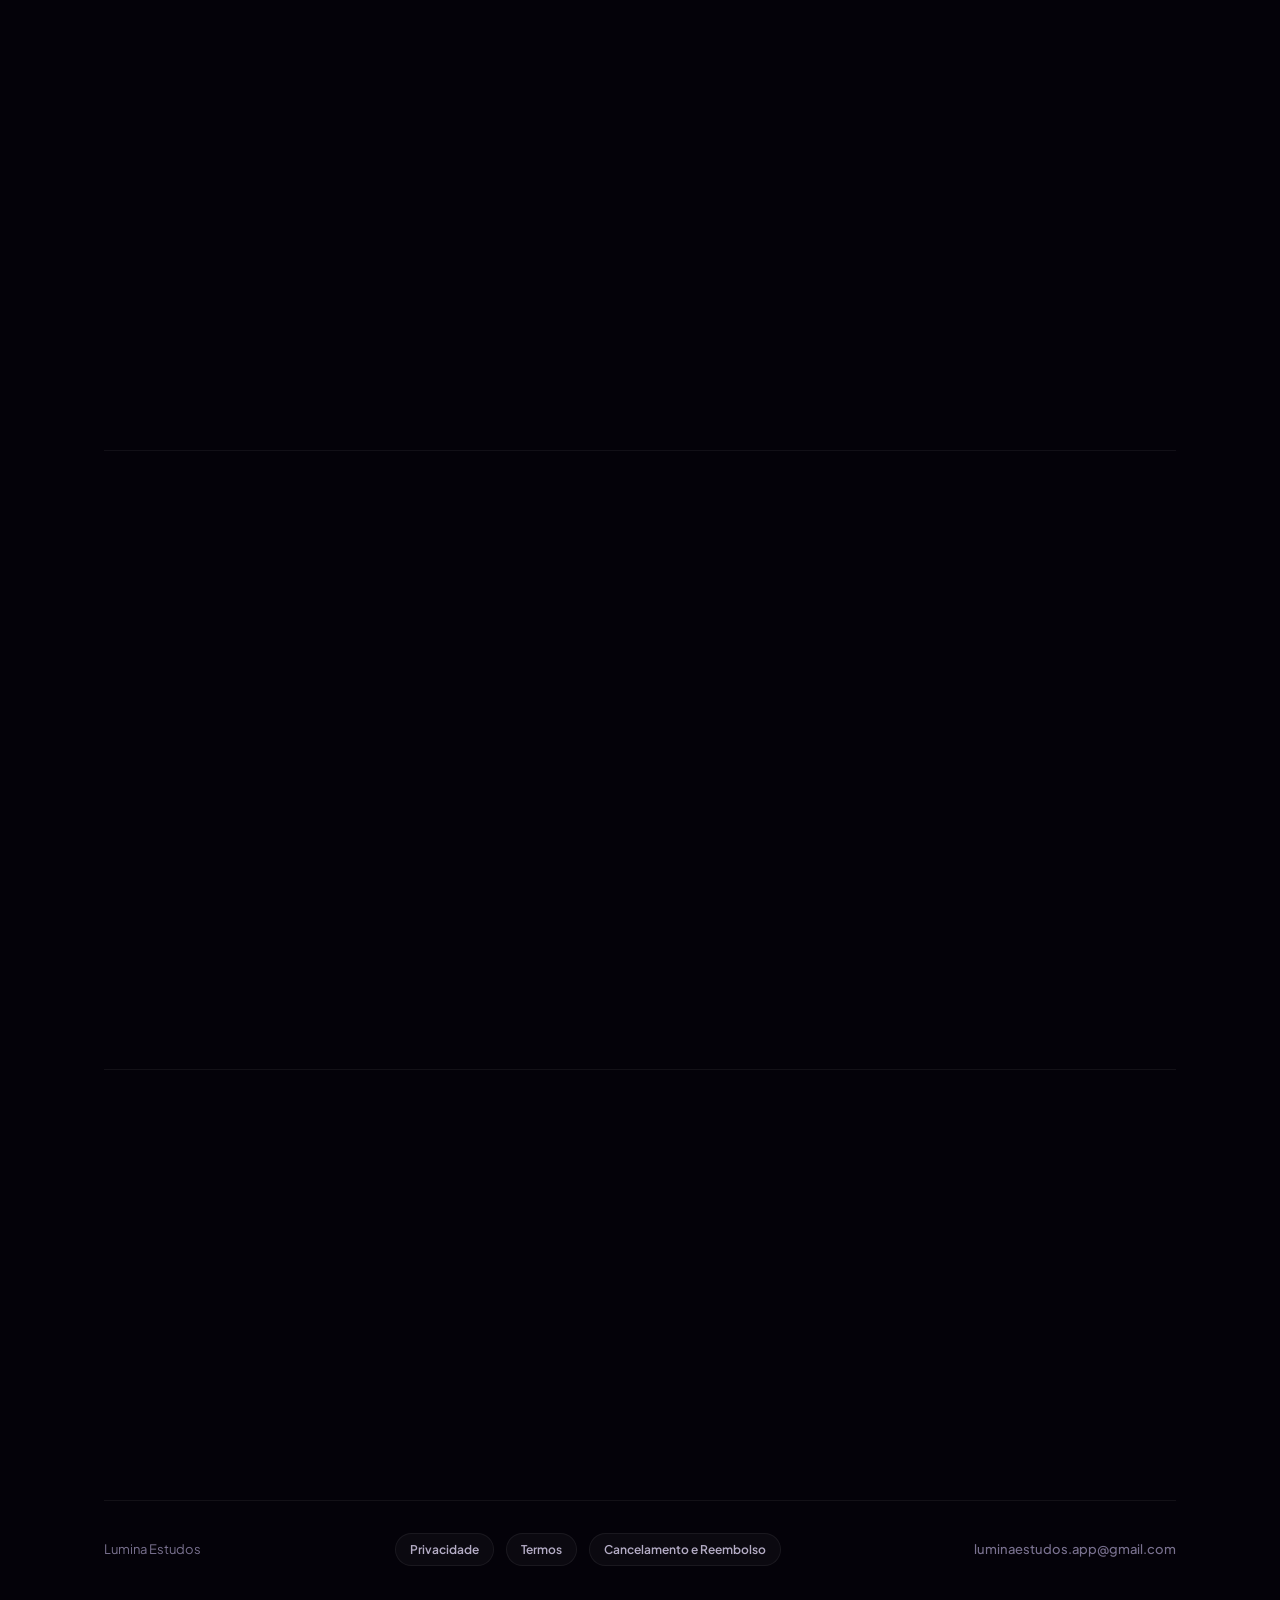
==== commit cc1046bb: "build 11 - 0.43.0" ====
--- a/index.html
+++ b/index.html
@@ -6,6 +6,7 @@
   <title>Lumina Estudos - App de estudos, revisão e foco</title>
   <meta name="description" content="Conheça o Lumina, app de estudos para organizar matérias, aulas, questões, Pomodoro, revisões, progresso e comunidade. Beta fechado com download para testers.">
   <meta name="theme-color" content="#7c3aed">
+  <link rel="icon" href="./assets/app_icon.png" type="image/png">
   <link rel="stylesheet" href="./style.css">
   <script>document.documentElement.classList.add('js-enabled');</script>
 </head>
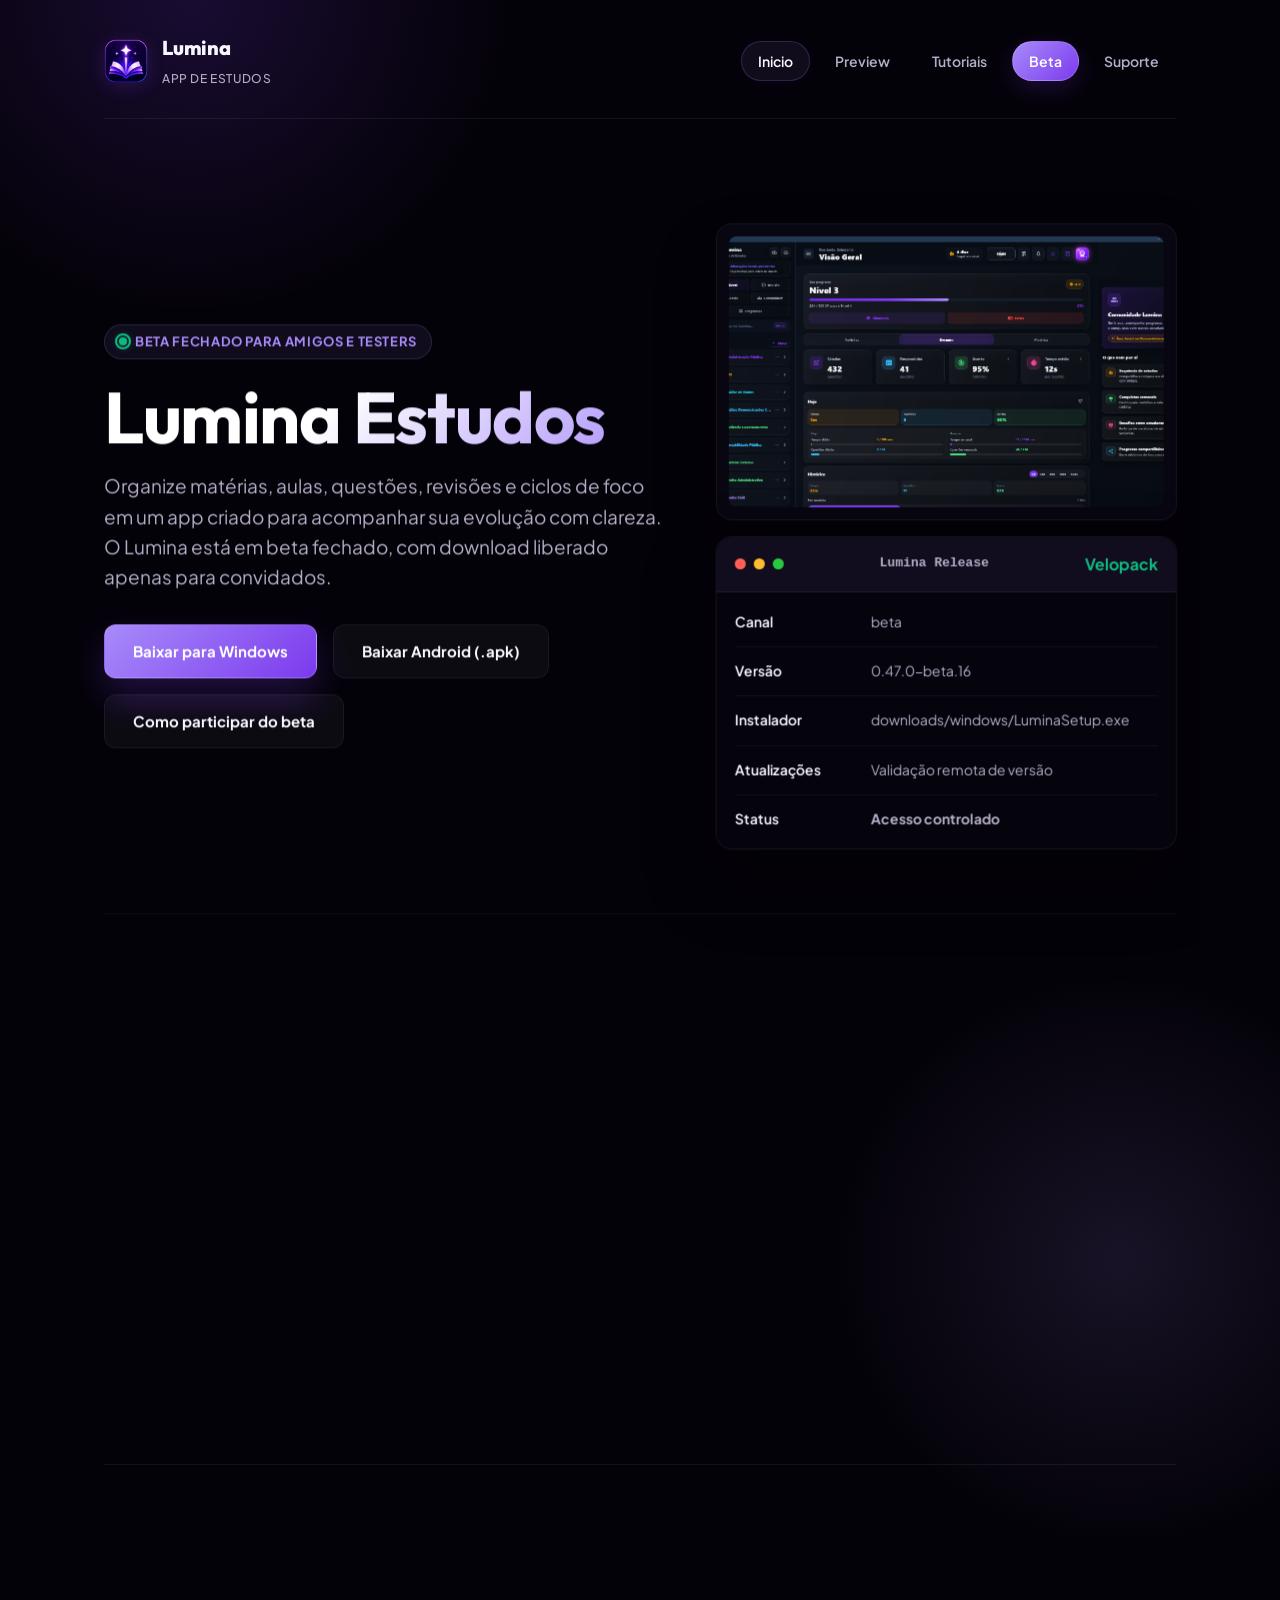
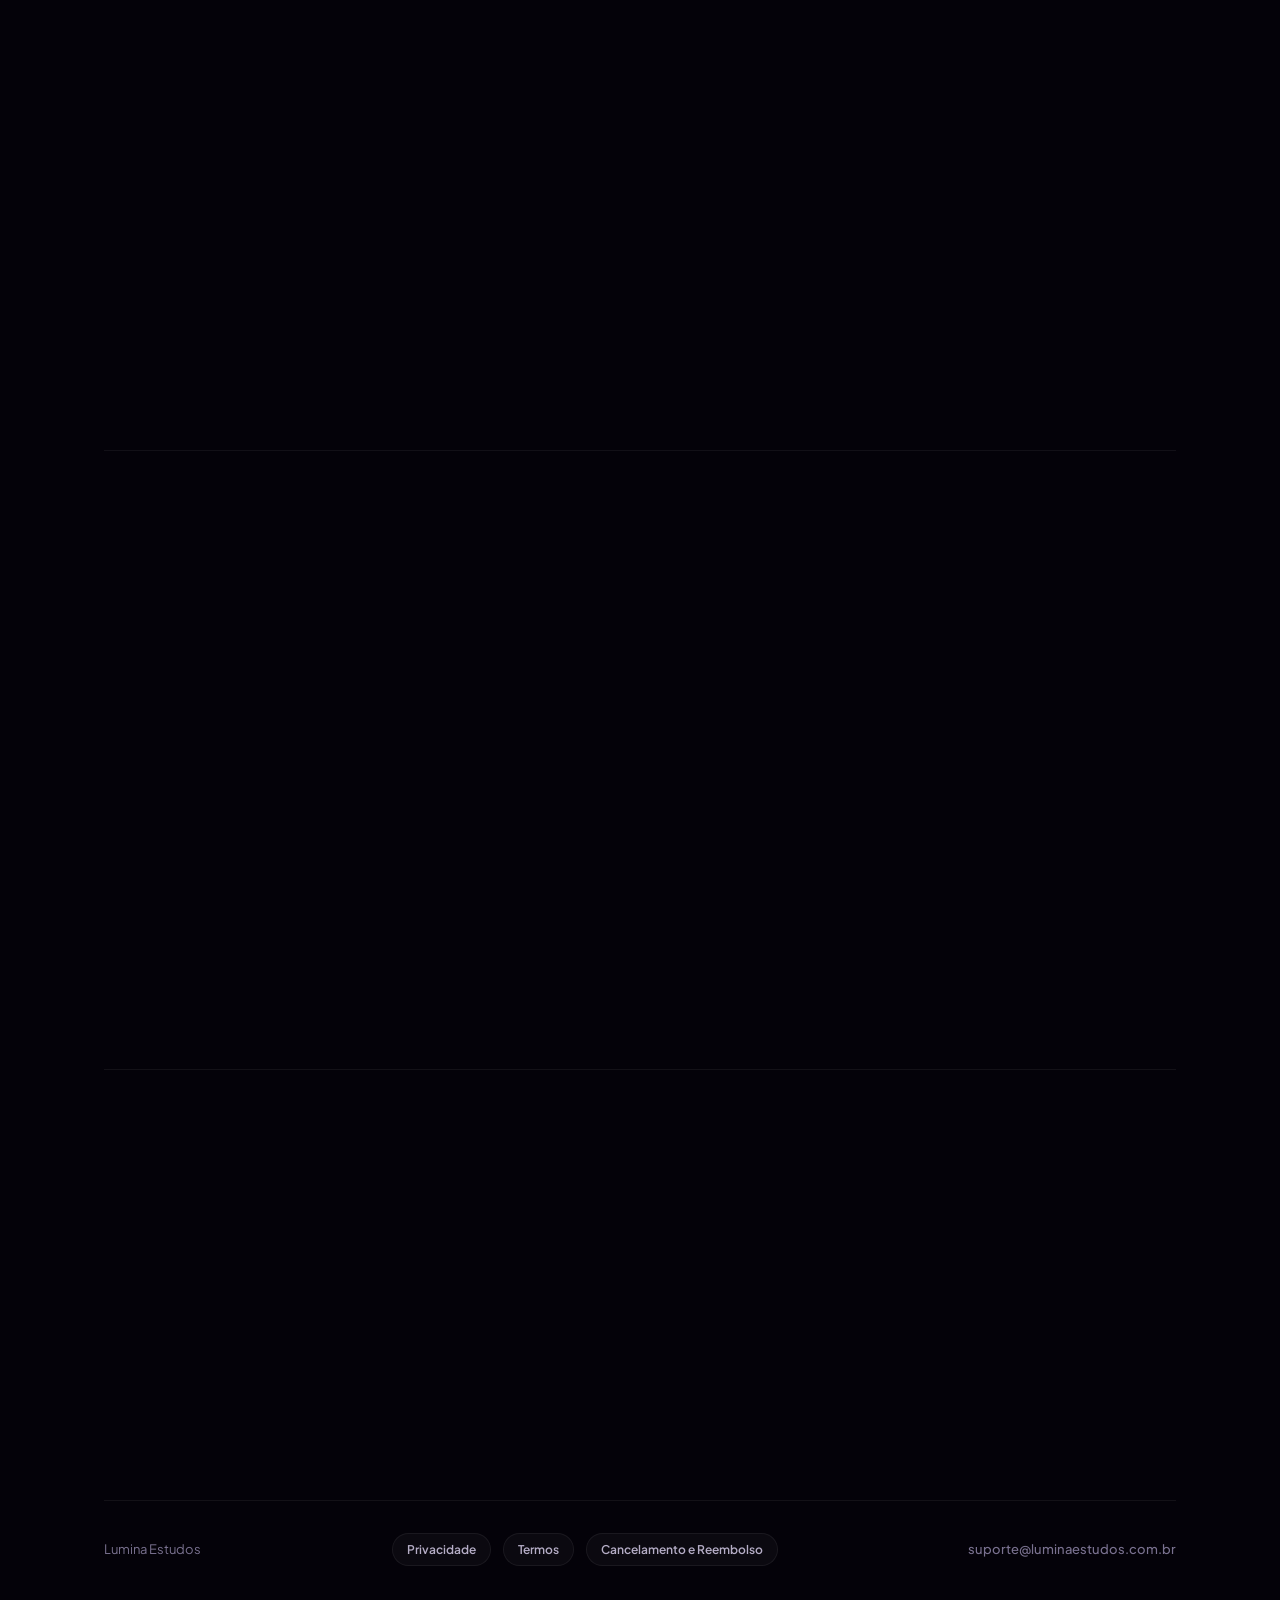
==== commit 42e44344: "build 16 - 0.47.0" ====
--- a/index.html
+++ b/index.html
@@ -25,7 +25,7 @@
         <a href="./preview/">Preview</a>
         <a href="./tutoriais/">Tutoriais</a>
         <a class="nav-cta" href="./beta/">Beta</a>
-        <a href="mailto:luminaestudos.app@gmail.com">Suporte</a>
+        <a href="mailto:suporte@luminaestudos.com.br">Suporte</a>
       </nav>
     </header>
 
@@ -169,7 +169,7 @@
         <a class="footer-badge" href="./termos/">Termos</a>
         <a class="footer-badge" href="./cancelamento-reembolso/">Cancelamento e Reembolso</a>
       </div>
-      <span><a href="mailto:luminaestudos.app@gmail.com">luminaestudos.app@gmail.com</a></span>
+      <span><a href="mailto:suporte@luminaestudos.com.br">suporte@luminaestudos.com.br</a></span>
     </footer>
   </div>
 
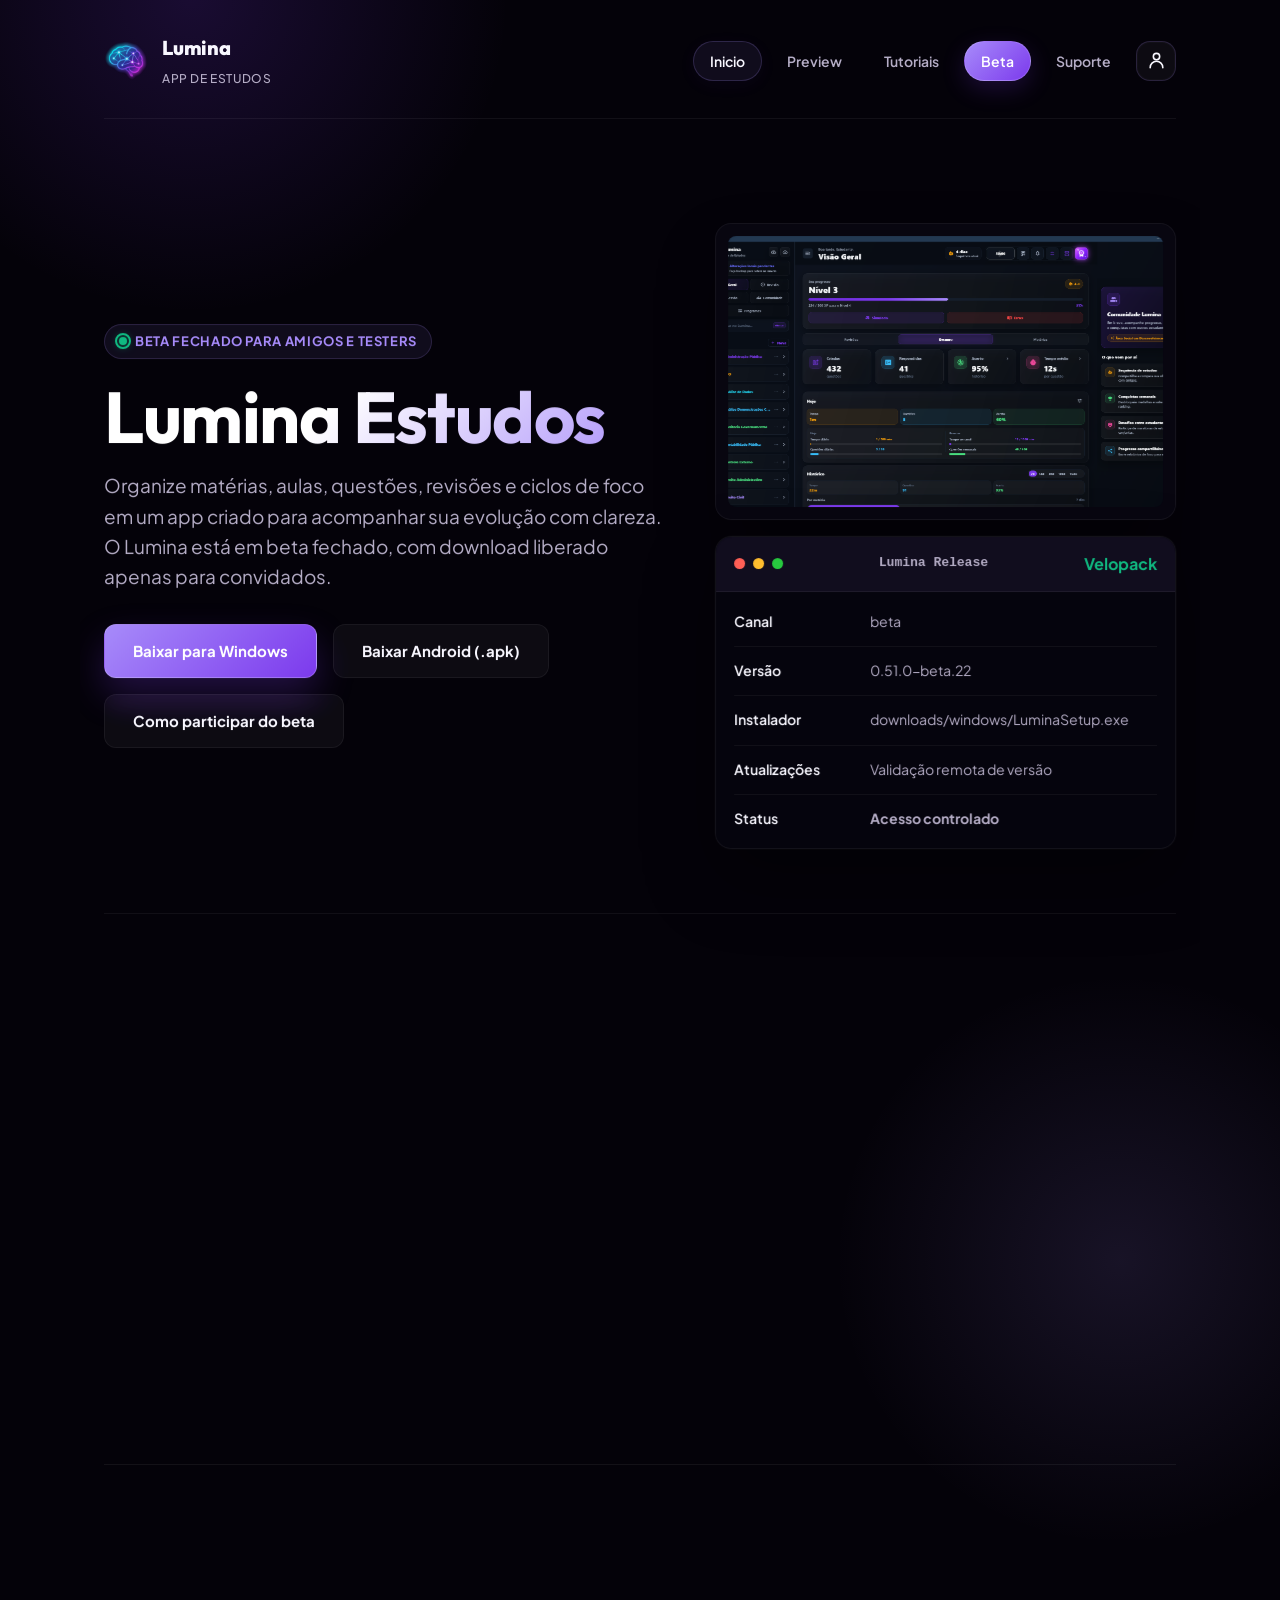
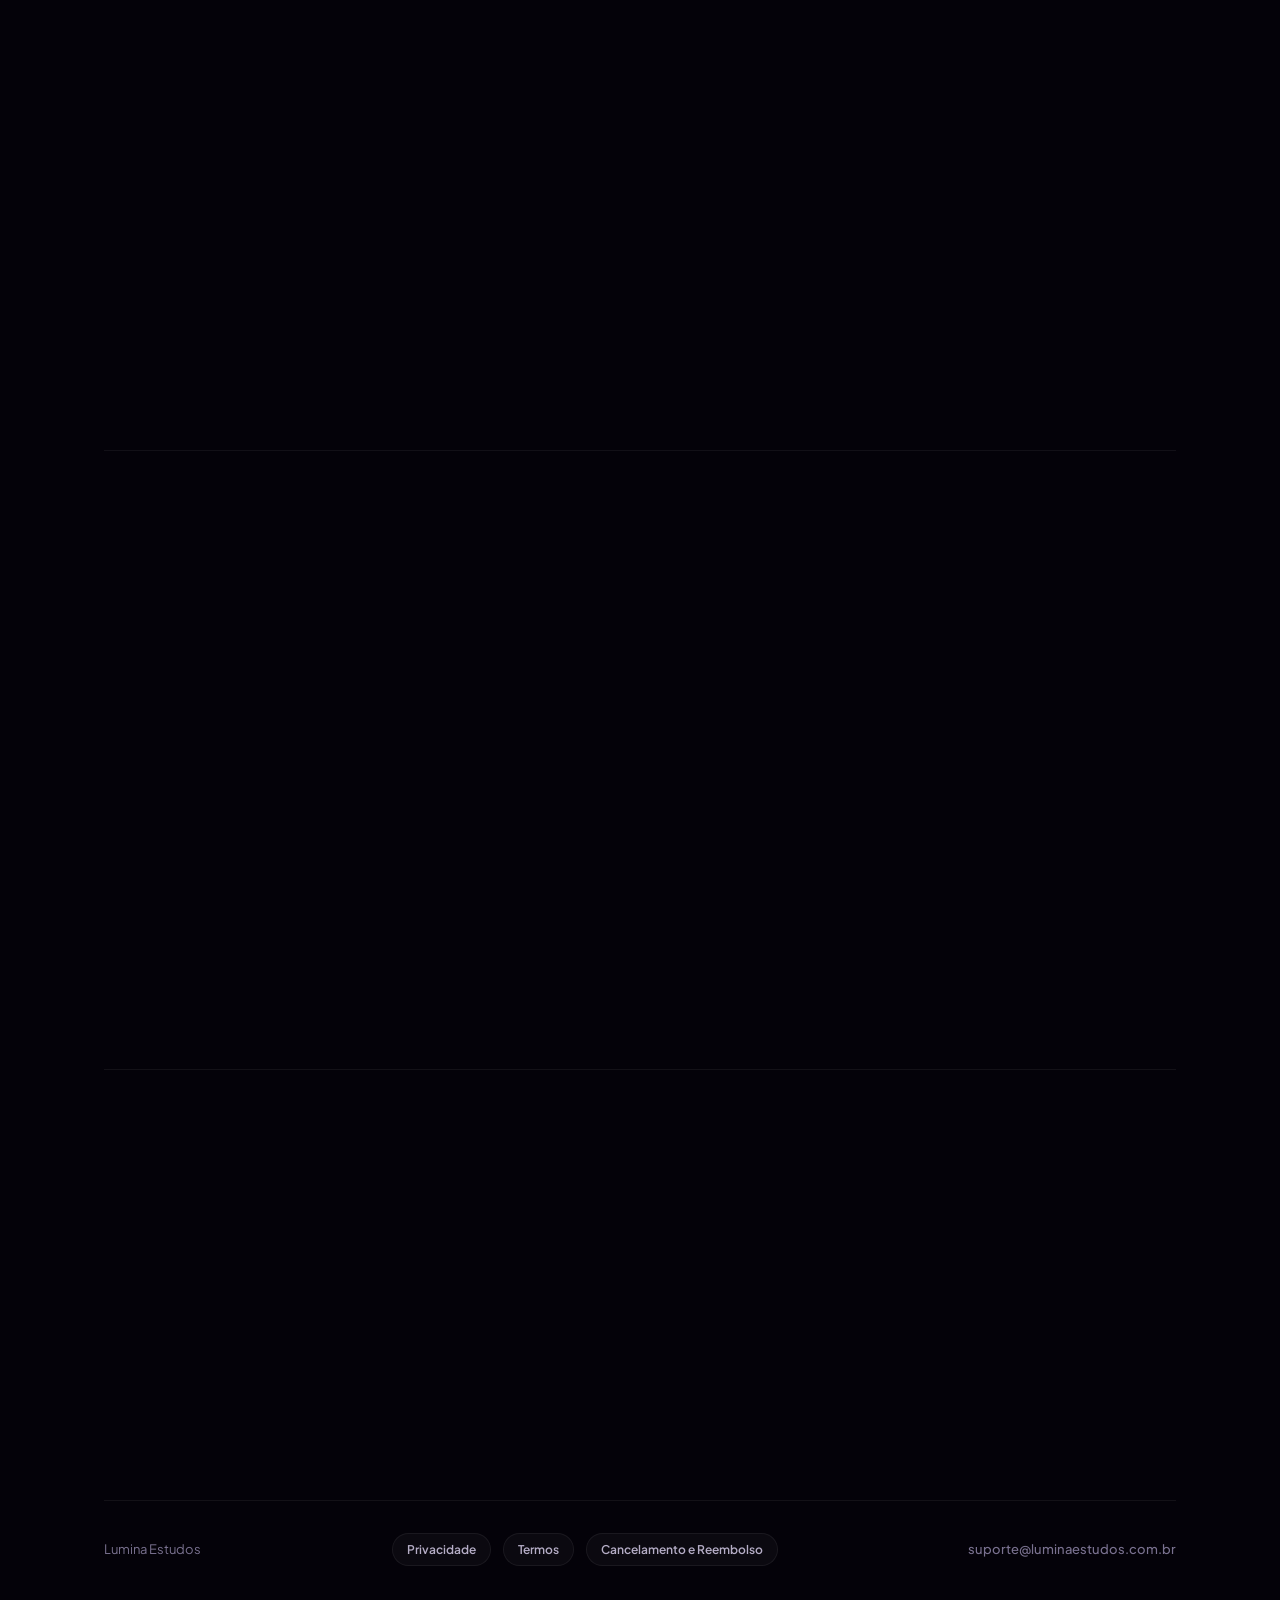
==== commit 0da12a61: "0.4.0 - Add account navigation link and site header script to multiple pages" ====
--- a/index.html
+++ b/index.html
@@ -26,6 +26,12 @@
         <a href="./tutoriais/">Tutoriais</a>
         <a class="nav-cta" href="./beta/">Beta</a>
         <a href="mailto:suporte@luminaestudos.com.br">Suporte</a>
+        <a class="nav-account" href="/conta/" aria-label="Minha conta" title="Minha conta">
+          <svg viewBox="0 0 24 24" aria-hidden="true" fill="none" stroke="currentColor" stroke-width="2" stroke-linecap="round" stroke-linejoin="round">
+            <path d="M20 21a8 8 0 0 0-16 0"></path>
+            <circle cx="12" cy="7" r="4"></circle>
+          </svg>
+        </a>
       </nav>
     </header>
 
@@ -250,5 +256,6 @@
     loadManifest();
   </script>
   <script src="./animation.js"></script>
+  <script type="module" src="/assets/js/site-header.js"></script>
 </body>
 </html>
--- a/style.css
+++ b/style.css
@@ -74,6 +74,357 @@
   max-width: 100%;
 }
 
+[hidden] {
+  display: none !important;
+}
+
+.account-surface {
+  max-width: 1080px;
+  margin: 0 auto;
+  padding: 24px 0 72px;
+}
+
+.account-card,
+.auth-card,
+.subscription-card {
+  position: relative;
+  overflow: hidden;
+  background: linear-gradient(145deg, rgba(31, 26, 58, 0.92), rgba(16, 12, 30, 0.88));
+  border: 1px solid rgba(167, 139, 250, 0.26);
+  border-radius: 24px;
+  padding: clamp(22px, 4vw, 34px);
+  box-shadow: 0 28px 80px rgba(0, 0, 0, 0.38), inset 0 1px 0 rgba(255, 255, 255, 0.04);
+}
+
+.account-card::before,
+.auth-card::before,
+.subscription-card::before {
+  content: "";
+  position: absolute;
+  inset: -80px auto auto -80px;
+  width: 220px;
+  height: 220px;
+  background: radial-gradient(circle, rgba(124, 58, 237, 0.25), transparent 70%);
+  pointer-events: none;
+}
+
+.account-layout {
+  display: grid;
+  grid-template-columns: minmax(0, 1.35fr) minmax(300px, 0.75fr);
+  gap: 20px;
+  align-items: start;
+}
+
+.account-stack {
+  display: grid;
+  gap: 16px;
+}
+
+.account-eyebrow {
+  display: inline-flex;
+  align-items: center;
+  width: fit-content;
+  gap: 8px;
+  color: var(--primary);
+  background: rgba(167, 139, 250, 0.1);
+  border: 1px solid rgba(167, 139, 250, 0.22);
+  border-radius: 999px;
+  padding: 6px 12px;
+  font-size: 12px;
+  font-weight: 800;
+  letter-spacing: 0.08em;
+  text-transform: uppercase;
+}
+
+.account-title {
+  font-size: clamp(2.2rem, 6vw, 4.2rem);
+  line-height: 0.98;
+  margin: 0;
+}
+
+.account-copy {
+  color: var(--muted);
+  max-width: 680px;
+  margin: 0;
+}
+
+.account-profile-strip {
+  display: grid;
+  grid-template-columns: 40px minmax(0, 1fr);
+  gap: 12px;
+  align-items: center;
+  padding: 16px;
+  background: linear-gradient(135deg, rgba(124, 58, 237, 0.18), rgba(8, 6, 18, 0.46));
+  border: 1px solid rgba(167, 139, 250, 0.2);
+  border-radius: 20px;
+}
+
+.account-avatar {
+  width: 40px;
+  height: 40px;
+  display: grid;
+  place-items: center;
+  border-radius: 14px;
+  border: 1px solid rgba(196, 181, 253, 0.55);
+  color: #fff;
+  font-family: 'Outfit', sans-serif;
+  font-size: 16px;
+  font-weight: 900;
+  letter-spacing: 0.01em;
+  background: radial-gradient(circle at 30% 25%, #c4b5fd, #7c3aed 62%, #312e81);
+  box-shadow: 0 10px 26px rgba(124, 58, 237, 0.32), inset 0 1px 0 rgba(255, 255, 255, 0.18);
+}
+
+.account-profile-copy {
+  min-width: 0;
+}
+
+.account-profile-copy span {
+  display: block;
+  color: var(--faint);
+  font-size: 12px;
+  font-weight: 800;
+  letter-spacing: 0.06em;
+  text-transform: uppercase;
+}
+
+.account-profile-copy strong {
+  display: block;
+  min-width: 0;
+  color: var(--text);
+  font-size: clamp(1rem, 2vw, 1.18rem);
+  line-height: 1.3;
+  overflow-wrap: anywhere;
+  word-break: break-word;
+}
+
+.account-status-grid {
+  display: grid;
+  grid-template-columns: repeat(2, minmax(0, 1fr));
+  gap: 12px;
+}
+
+.account-stat {
+  min-width: 0;
+  background: rgba(8, 6, 18, 0.42);
+  border: 1px solid var(--border);
+  border-radius: 18px;
+  padding: 16px;
+}
+
+.account-stat span {
+  display: block;
+  color: var(--faint);
+  font-size: 12px;
+  font-weight: 800;
+  letter-spacing: 0.06em;
+  text-transform: uppercase;
+}
+
+.account-stat strong {
+  display: block;
+  min-width: 0;
+  color: var(--text);
+  font-size: 1.1rem;
+  margin-top: 6px;
+  overflow-wrap: anywhere;
+}
+
+.account-panel {
+  background: rgba(8, 6, 18, 0.36);
+  border: 1px solid var(--border);
+  border-radius: 18px;
+  padding: 18px;
+}
+
+.account-panel h2,
+.account-panel h3 {
+  margin-bottom: 8px;
+}
+
+.account-actions {
+  display: grid;
+  gap: 10px;
+}
+
+.account-actions .button {
+  width: 100%;
+}
+
+.account-status-pill {
+  display: inline-flex;
+  align-items: center;
+  width: fit-content;
+  gap: 8px;
+  border-radius: 999px;
+  padding: 7px 12px;
+  color: #86efac;
+  background: rgba(16, 185, 129, 0.12);
+  border: 1px solid rgba(16, 185, 129, 0.28);
+  font-size: 13px;
+  font-weight: 800;
+}
+
+.account-status-pill.warn {
+  color: #fcd34d;
+  background: rgba(245, 158, 11, 0.11);
+  border-color: rgba(245, 158, 11, 0.28);
+}
+
+.account-status-pill.muted {
+  color: var(--muted);
+  background: rgba(255, 255, 255, 0.04);
+  border-color: var(--border);
+}
+
+.account-message,
+.billing-message,
+.login-message {
+  min-height: 24px;
+  color: var(--muted);
+  font-weight: 700;
+}
+
+.account-message.error,
+.billing-message.error,
+.login-message.error {
+  color: #fca5a5;
+}
+
+.account-message.success,
+.billing-message.success,
+.login-message.success {
+  color: #86efac;
+}
+
+.auth-shell {
+  max-width: 980px;
+  margin: 0 auto;
+  padding: 24px 0 72px;
+}
+
+.auth-layout {
+  display: grid;
+  grid-template-columns: minmax(0, 0.9fr) minmax(320px, 1.1fr);
+  gap: 18px;
+  align-items: stretch;
+}
+
+.auth-form {
+  display: grid;
+  gap: 14px;
+}
+
+.auth-field {
+  display: grid;
+  gap: 8px;
+}
+
+.auth-field label {
+  color: var(--text);
+  font-weight: 800;
+}
+
+.auth-field input {
+  width: 100%;
+  border-radius: 14px;
+  border: 1px solid var(--border-hover);
+  background: rgba(8, 6, 18, 0.62);
+  color: var(--text);
+  padding: 14px 15px;
+  font: inherit;
+}
+
+.auth-field input:focus {
+  outline: none;
+  border-color: var(--border-focus);
+  box-shadow: 0 0 0 3px var(--primary-glow);
+}
+
+.auth-actions {
+  display: grid;
+  gap: 10px;
+}
+
+.auth-actions .button {
+  width: 100%;
+}
+
+.auth-note {
+  color: var(--faint);
+  font-size: 0.9rem;
+}
+
+.billing-shell {
+  max-width: 1040px;
+  margin: 0 auto;
+  padding: 24px 0 72px;
+}
+
+.billing-grid {
+  display: grid;
+  grid-template-columns: minmax(0, 0.95fr) minmax(340px, 1.05fr);
+  gap: 18px;
+  align-items: start;
+}
+
+.billing-plans {
+  display: grid;
+  gap: 10px;
+}
+
+.billing-plan-button {
+  width: 100%;
+  text-align: left;
+  border: 1px solid var(--border-hover);
+  border-radius: 16px;
+  background: rgba(8, 6, 18, 0.35);
+  color: var(--text);
+  padding: 15px;
+  cursor: pointer;
+  font: inherit;
+  transition: border-color 0.2s var(--ease-premium), transform 0.2s var(--ease-premium), background 0.2s var(--ease-premium);
+}
+
+.billing-plan-button:hover,
+.billing-plan-button.active {
+  border-color: var(--primary);
+  background: rgba(124, 58, 237, 0.16);
+  transform: translateY(-1px);
+}
+
+.billing-plan-button strong,
+.billing-plan-button span {
+  display: block;
+}
+
+.billing-plan-button span {
+  color: var(--muted);
+  font-size: 0.9rem;
+  margin-top: 4px;
+}
+
+.checkout-panel {
+  display: grid;
+  gap: 14px;
+}
+
+#cardPaymentBrick_container {
+  margin-top: 4px;
+}
+
+@media (max-width: 860px) {
+  .account-layout,
+  .auth-layout,
+  .billing-grid {
+    grid-template-columns: 1fr;
+  }
+
+  .account-status-grid {
+    grid-template-columns: 1fr;
+  }
+}
+
 /* Blobs de Fundo Animados (Mesh Gradient) */
 body::before {
   content: "";
@@ -196,7 +547,6 @@
 
 .brand:hover .logo-svg, .brand:hover .logo-png {
   transform: rotate(5deg) scale(1.06);
-  filter: drop-shadow(0 0 12px rgba(124, 58, 237, 0.45));
 }
 
 .logo-png, .logo-svg {
@@ -204,8 +554,7 @@
   height: 44px;
   border-radius: 12px;
   object-fit: contain;
-  transition: transform 0.3s var(--ease-premium), filter 0.3s var(--ease-premium);
-  box-shadow: 0 4px 18px rgba(124, 58, 237, 0.2);
+  transition: transform 0.3s var(--ease-premium);
 }
 
 .brand-text strong {
@@ -267,6 +616,59 @@
   background: linear-gradient(135deg, #c4b5fd, var(--primary));
   transform: translateY(-1px);
   box-shadow: 0 12px 28px rgba(124, 58, 237, 0.3);
+}
+
+nav .nav-account {
+  width: 40px;
+  height: 40px;
+  padding: 0;
+  display: inline-flex;
+  align-items: center;
+  justify-content: center;
+  border-radius: 14px;
+  color: var(--text);
+  background: rgba(255, 255, 255, 0.04);
+  border-color: rgba(167, 139, 250, 0.18);
+  box-shadow: inset 0 0 0 1px rgba(255, 255, 255, 0.02);
+}
+
+nav .nav-account svg {
+  width: 19px;
+  height: 19px;
+}
+
+nav .nav-account.is-signed-in {
+  color: #fff;
+  font-family: 'Outfit', sans-serif;
+  font-size: 16px;
+  font-weight: 900;
+  letter-spacing: 0.01em;
+  background: radial-gradient(circle at 30% 25%, #c4b5fd, #7c3aed 62%, #312e81);
+  border-color: rgba(196, 181, 253, 0.55);
+  box-shadow: 0 10px 26px rgba(124, 58, 237, 0.32), inset 0 1px 0 rgba(255, 255, 255, 0.18);
+}
+
+nav .nav-account-initial {
+  display: inline-flex;
+  align-items: center;
+  justify-content: center;
+  transform: translateY(-1px);
+}
+
+nav .nav-account:hover,
+nav .nav-account.active {
+  color: #fff;
+  background: linear-gradient(135deg, rgba(167, 139, 250, 0.22), rgba(124, 58, 237, 0.42));
+  border-color: rgba(167, 139, 250, 0.42);
+  transform: translateY(-1px);
+  box-shadow: 0 10px 24px rgba(124, 58, 237, 0.18);
+}
+
+nav .nav-account.is-signed-in:hover,
+nav .nav-account.is-signed-in.active {
+  background: radial-gradient(circle at 30% 25%, #ddd6fe, #8b5cf6 58%, #312e81);
+  border-color: rgba(221, 214, 254, 0.62);
+  box-shadow: 0 12px 28px rgba(124, 58, 237, 0.36), inset 0 1px 0 rgba(255, 255, 255, 0.22);
 }
 
 /* Botões */
